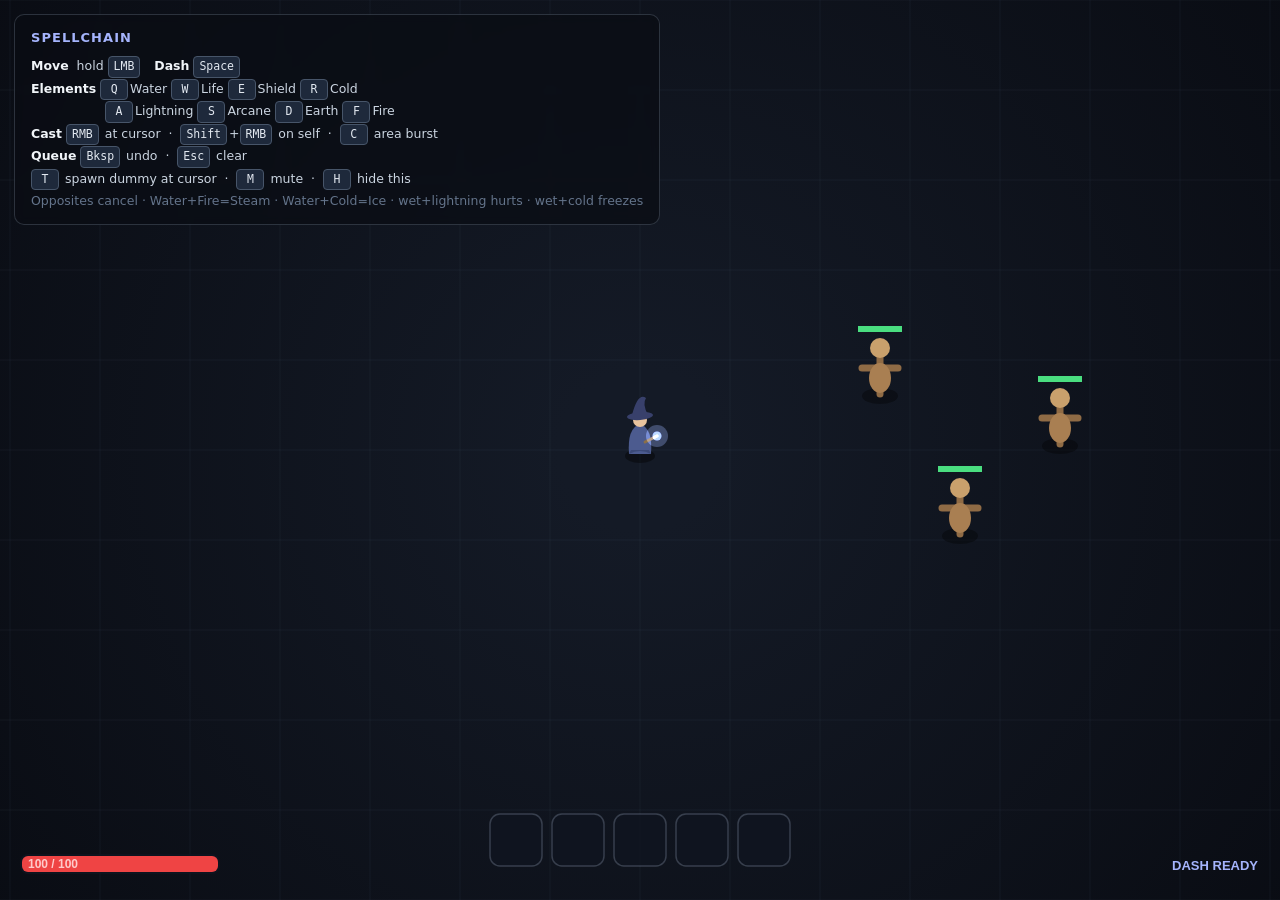
==== spellchain/index.html @ 6429b046 "Add spellchain: Magicka-style arena game with keyboard spell chaining Spell system: - QWERASDF eleme" ====
<!DOCTYPE html>
<html lang="en">
<head>
<meta charset="utf-8">
<title>Spellchain — arcane sandbox</title>
<style>
  html,body{margin:0;padding:0;height:100%;overflow:hidden;background:#0b0e14;font-family:"Segoe UI",system-ui,sans-serif;user-select:none}
  canvas{display:block;cursor:crosshair}
  #help{position:fixed;left:14px;top:14px;color:#cbd5e1;font-size:12.5px;line-height:1.7;background:rgba(10,13,20,.72);border:1px solid rgba(148,163,184,.25);border-radius:10px;padding:12px 16px;pointer-events:none;backdrop-filter:blur(4px)}
  #help b{color:#f1f5f9}
  #help .k{display:inline-block;min-width:16px;text-align:center;background:#1e293b;border:1px solid #475569;border-radius:4px;padding:0 5px;margin-right:2px;color:#e2e8f0;font-family:Consolas,monospace;font-size:11.5px}
  #help h3{margin:0 0 6px;font-size:13px;color:#a5b4fc;letter-spacing:.08em;text-transform:uppercase}
  #help .dim{color:#64748b}
</style>
</head>
<body>
<canvas id="cv"></canvas>
<div id="help">
  <h3>Spellchain</h3>
  <b>Move</b> &nbsp;hold <span class="k">LMB</span> &nbsp;&nbsp;<b>Dash</b> <span class="k">Space</span><br>
  <b>Elements</b>
  <span class="k">Q</span>Water <span class="k">W</span>Life <span class="k">E</span>Shield <span class="k">R</span>Cold<br>
  <span style="margin-left:74px"></span><span class="k">A</span>Lightning <span class="k">S</span>Arcane <span class="k">D</span>Earth <span class="k">F</span>Fire<br>
  <b>Cast</b> <span class="k">RMB</span> at cursor &nbsp;·&nbsp; <span class="k">Shift</span>+<span class="k">RMB</span> on self &nbsp;·&nbsp; <span class="k">C</span> area burst<br>
  <b>Queue</b> <span class="k">Bksp</span> undo &nbsp;·&nbsp; <span class="k">Esc</span> clear<br>
  <span class="k">T</span> spawn dummy at cursor &nbsp;·&nbsp; <span class="k">M</span> mute &nbsp;·&nbsp; <span class="k">H</span> hide this<br>
  <span class="dim">Opposites cancel · Water+Fire=Steam · Water+Cold=Ice · wet+lightning hurts · wet+cold freezes</span>
</div>
<script>
"use strict";
// ============================================================ setup
const cv = document.getElementById('cv'), cx = cv.getContext('2d');
let W = 0, H = 0, DPR = 1;
function resize(){
  DPR = Math.min(window.devicePixelRatio || 1, 2);
  W = window.innerWidth; H = window.innerHeight;
  cv.width = W * DPR; cv.height = H * DPR;
  cv.style.width = W + 'px'; cv.style.height = H + 'px';
}
window.addEventListener('resize', resize); resize();

const TAU = Math.PI * 2;
const rnd = (a, b) => a + Math.random() * (b - a);
const clamp = (v, a, b) => Math.max(a, Math.min(b, v));
const dist2 = (ax, ay, bx, by) => (ax - bx) ** 2 + (ay - by) ** 2;

// ============================================================ audio
let AC = null, muted = false;
function tone(freq, dur = .12, type = 'sine', gain = .16, slide = 0){
  if (muted) return;
  if (!AC) { try { AC = new (window.AudioContext || window.webkitAudioContext)(); } catch (e) { return; } }
  if (AC.state === 'suspended') AC.resume();
  const t = AC.currentTime;
  const o = AC.createOscillator(), g = AC.createGain();
  o.type = type; o.frequency.setValueAtTime(freq, t);
  if (slide) o.frequency.exponentialRampToValueAtTime(Math.max(30, freq + slide), t + dur);
  g.gain.setValueAtTime(gain, t);
  g.gain.exponentialRampToValueAtTime(.0001, t + dur);
  o.connect(g); g.connect(AC.destination);
  o.start(t); o.stop(t + dur + .02);
}
function noiseBurst(dur = .2, gain = .12){
  if (muted || !AC) return;
  const t = AC.currentTime, n = AC.sampleRate * dur, buf = AC.createBuffer(1, n, AC.sampleRate);
  const d = buf.getChannelData(0);
  for (let i = 0; i < n; i++) d[i] = (Math.random() * 2 - 1) * (1 - i / n);
  const src = AC.createBufferSource(); src.buffer = buf;
  const g = AC.createGain(); g.gain.value = gain;
  src.connect(g); g.connect(AC.destination); src.start(t);
}

// ============================================================ elements
const EL = {
  water:    { c:'#38bdf8', key:'Q', dmg:6,  tone:392 },
  life:     { c:'#4ade80', key:'W', dmg:0,  tone:440 },
  shield:   { c:'#eab308', key:'E', dmg:0,  tone:494 },
  cold:     { c:'#dbeafe', key:'R', dmg:7,  tone:523 },
  lightning:{ c:'#c084fc', key:'A', dmg:13, tone:587 },
  arcane:   { c:'#f43f5e', key:'S', dmg:15, tone:659 },
  earth:    { c:'#b45309', key:'D', dmg:34, tone:330 },
  fire:     { c:'#fb923c', key:'F', dmg:10, tone:784 },
  steam:    { c:'#e2e8f0',          dmg:8,  tone:830 },
  ice:      { c:'#a5f3fc',          dmg:20, tone:880 },
};
const KEY2EL = { KeyQ:'water', KeyW:'life', KeyE:'shield', KeyR:'cold', KeyA:'lightning', KeyS:'arcane', KeyD:'earth', KeyF:'fire' };
// [a, b] queued together become product p
const COMBINE = [
  ['water','fire','steam'], ['water','cold','ice'],
  ['steam','cold','water'], ['ice','fire','water'],
];
// opposites annihilate each other
const OPPOSE = [ ['fire','cold'], ['water','lightning'], ['earth','lightning'], ['life','arcane'], ['shield','shield'] ];
const MAX_Q = 5;

// ============================================================ world state
const player = {
  x:0, y:0, vx:0, vy:0, hp:100, maxhp:100, ward:0,
  facing:0, walk:0, moveTarget:null,
  dashT:0, dashCd:0, dashDx:0, dashDy:0,
  st:{ wet:0, burn:0, chill:0, frozen:0 },
};
let queue = [];
let channel = null;          // {kind, els, t, dur}
let dummies = [], boulders = [], shards = [], walls = [], particles = [], floaters = [], rings = [], bolts = [];
let cam = { x:0, y:0 }, shake = 0;
let announce = { txt:'', t:0 };

function spawnDummy(x, y){
  dummies.push({ x, y, hp:300, maxhp:300, kx:0, ky:0, flash:0, wobble:0,
    st:{ wet:0, burn:0, chill:0, frozen:0, shock:0 } });
}
spawnDummy(240, -60); spawnDummy(320, 80); spawnDummy(420, -10);

// ============================================================ input
const mouse = { sx:W/2, sy:H/2, wx:0, wy:0, left:false, right:false };
window.addEventListener('mousemove', e => { mouse.sx = e.clientX; mouse.sy = e.clientY; });
cv.addEventListener('contextmenu', e => e.preventDefault());
cv.addEventListener('mousedown', e => {
  e.preventDefault();
  if (!AC) tone(1, .01, 'sine', .001); // unlock audio
  if (e.button === 0) mouse.left = true;
  if (e.button === 2) { mouse.right = true; tryCast(e.shiftKey ? 'self' : 'aim'); }
});
window.addEventListener('mouseup', e => {
  if (e.button === 0) mouse.left = false;
  if (e.button === 2) mouse.right = false;
});
window.addEventListener('keydown', e => {
  if (e.repeat) return;
  const el = KEY2EL[e.code];
  if (el) { enqueue(el); return; }
  switch (e.code) {
    case 'Space':     e.preventDefault(); dash(); break;
    case 'KeyC':      tryCast('area'); break;
    case 'Backspace': if (queue.length){ queue.pop(); tone(240, .08, 'triangle', .1); } break;
    case 'Escape':    if (queue.length){ queue = []; tone(180, .12, 'triangle', .1); } break;
    case 'KeyT':      spawnDummy(mouse.wx, mouse.wy); tone(300, .1, 'square', .06); break;
    case 'KeyM':      muted = !muted; setAnnounce(muted ? 'Muted' : 'Sound on'); break;
    case 'KeyH': {
      const h = document.getElementById('help');
      h.style.display = h.style.display === 'none' ? 'block' : 'none'; break;
    }
  }
});

// ============================================================ queue logic
function enqueue(name){
  if (channel) return;
  // combine into a compound element
  for (const [a, b, p] of COMBINE){
    const partner = name === a ? b : name === b ? a : null;
    if (partner){
      const i = queue.lastIndexOf(partner);
      if (i >= 0){
        queue[i] = p;
        tone(EL[p].tone, .16, 'sine', .18, 120);
        puff(player.x, player.y - 26, EL[p].c, 8);
        return;
      }
    }
  }
  // opposites cancel
  for (const [a, b] of OPPOSE){
    const partner = name === a ? b : name === b ? a : null;
    if (partner !== null){
      const i = queue.lastIndexOf(partner);
      if (i >= 0){
        queue.splice(i, 1);
        tone(140, .14, 'sawtooth', .08, -60);
        puff(player.x, player.y - 26, '#64748b', 6);
        return;
      }
    }
  }
  if (queue.length >= MAX_Q){ tone(120, .08, 'square', .06); return; }
  queue.push(name);
  tone(EL[name].tone, .11, 'sine', .16);
}

// ============================================================ spell resolution
function counts(els){
  const c = {};
  for (const e of els) c[e] = (c[e] || 0) + 1;
  return c;
}
function resolveKind(els){
  const c = counts(els);
  if (c.shield) return 'wall';
  if (c.earth)  return 'boulder';
  if (c.ice)    return 'shards';
  if (c.arcane || c.life) return 'beam';
  const sprayEls = (c.water||0) + (c.fire||0) + (c.cold||0) + (c.steam||0);
  if (sprayEls) return 'spray';
  if (c.lightning) return 'arc';
  return null;
}
function spellName(els){
  const c = counts(els), kind = resolveKind(els);
  const adj = [];
  const A = { steam:'Scalding', fire:'Blazing', cold:'Freezing', water:'Drenching', lightning:'Charged', ice:'Glacial', life:'Vital', arcane:'Arcane', earth:'Stone', shield:'Warding' };
  const core = { wall:'Wall', boulder:'Boulder', shards:'Shard Volley', beam:c.life && !c.arcane ? 'Mending Beam' : 'Death Beam', spray:'Spray', arc:'Lightning' }[kind] || '—';
  for (const k of Object.keys(c)){
    if (kind === 'beam' && (k === 'arcane' || k === 'life')) continue;
    if (kind === 'boulder' && k === 'earth') continue;
    if (kind === 'wall' && k === 'shield') continue;
    if (kind === 'shards' && k === 'ice') continue;
    if (kind === 'spray' && ['water','fire','cold','steam'].includes(k) && Object.keys(c).length === 1) continue;
    if (kind === 'arc' && k === 'lightning') continue;
    adj.push(A[k]);
  }
  if (kind === 'spray' && adj.length === 0){
    const primary = ['steam','fire','cold','water'].find(k => c[k]);
    return { steam:'Steam Blast', fire:'Flamethrower', cold:'Frost Spray', water:'Water Jet' }[primary];
  }
  return (adj.length ? adj.join(' ') + ' ' : '') + core;
}
function power(els, name){
  // duplicates of an element multiply its punch
  let n = 0;
  for (const e of els) if (e === name) n++;
  return n === 0 ? 0 : Math.pow(1.7, n - 1);
}

// ============================================================ casting
function tryCast(mode){
  if (channel || queue.length === 0) return;
  const els = queue.slice();
  if (mode === 'self')      { queue = []; castSelf(els); return; }
  if (mode === 'area')      { queue = []; castArea(els); return; }
  const kind = resolveKind(els);
  if (!kind) return;
  queue = [];
  setAnnounce(spellName(els));
  if (kind === 'wall')    { castWall(els); return; }
  if (kind === 'boulder') { castBoulder(els); return; }
  if (kind === 'shards')  { castShards(els); return; }
  // channelled spells: beam / spray / arc — held while RMB is down
  const dur = 1.1 + .55 * els.length;
  channel = { kind, els, t:dur, dur, tick:0 };
  if (kind === 'beam') tone(counts(els).life ? 520 : 90, .3, 'sawtooth', .1, 40);
}

function aimAngle(){ return Math.atan2(mouse.wy - player.y, mouse.wx - player.x); }

function castWall(els){
  const c = counts(els), a = aimAngle();
  const rock = !!c.earth;
  const nodes = [];
  for (let i = -2; i <= 2; i++){
    const ang = a + i * .3;
    nodes.push({ x:player.x + Math.cos(ang) * 85, y:player.y + Math.sin(ang) * 85, hp:rock ? 120 : 60 });
  }
  const imbue = els.filter(e => e !== 'shield' && e !== 'earth');
  walls.push({ nodes, rock, imbue, t:9 });
  tone(200, .25, 'triangle', .14, -80); noiseBurst(.15, .08);
  shake = Math.max(shake, 5);
}
function castBoulder(els){
  const a = aimAngle();
  const range = clamp(Math.hypot(mouse.wx - player.x, mouse.wy - player.y), 90, 460);
  boulders.push({
    x:player.x + Math.cos(a) * 24, y:player.y + Math.sin(a) * 24,
    tx:player.x + Math.cos(a) * range, ty:player.y + Math.sin(a) * range,
    x0:player.x, y0:player.y, t:0, dur:.55 + range / 1200, els,
  });
  tone(90, .3, 'sawtooth', .16, -40); shake = Math.max(shake, 4);
}
function castShards(els){
  const a = aimAngle(), c = counts(els);
  const n = 3 + 2 * ((c.ice || 1) - 1) + (els.length - (c.ice || 0));
  for (let i = 0; i < n; i++){
    const sa = a + rnd(-.16, .16), sp = rnd(620, 760);
    shards.push({ x:player.x + Math.cos(a) * 22, y:player.y + Math.sin(a) * 22,
      vx:Math.cos(sa) * sp, vy:Math.sin(sa) * sp, life:.8, els });
  }
  tone(1200, .12, 'square', .08, -500); noiseBurst(.08, .06);
}
function castArea(els){
  setAnnounce(spellName(els) === '—' ? 'Nova' : spellName(els).replace(/Wall|Boulder|Shard Volley|Death Beam|Mending Beam|Spray|Lightning/, 'Nova'));
  const c = counts(els);
  const R = 150 + 26 * els.length;
  rings.push({ x:player.x, y:player.y, r:20, maxr:R, t:.4, c:EL[els[els.length-1]].c });
  for (const d of dummies){
    const dd = Math.hypot(d.x - player.x, d.y - player.y);
    if (dd < R + 18){
      const kb = 260 * (1 - dd / (R + 60));
      const a = Math.atan2(d.y - player.y, d.x - player.x);
      applyElements(d, els, .9, Math.cos(a) * kb, Math.sin(a) * kb);
    }
  }
  if (c.life){ heal(player, 18 * power(els, 'life') * (c.life ? 1 : 0)); }
  tone(70, .4, 'sawtooth', .18, -30); noiseBurst(.25, .14);
  shake = Math.max(shake, 9);
  puff(player.x, player.y, '#fff', 20);
}
function castSelf(els){
  const c = counts(els);
  setAnnounce('Self: ' + els.map(e => e[0].toUpperCase() + e.slice(1)).join(' + '));
  if (c.life)  heal(player, 26 * c.life * power(els, 'life'));
  if (c.shield){ player.ward = 8; }
  if (c.water) { player.st.wet = 6; player.st.burn = 0; }
  if (c.steam) { player.st.wet = 5; hurtPlayer(6 * c.steam); }
  if (c.fire)  { if (player.st.wet > 0) player.st.wet = 0; else player.st.burn = 4; }
  if (c.cold)  { player.st.chill = 4; if (player.st.wet > 0){ player.st.frozen = 2; player.st.wet = 0; } }
  if (c.ice)   { player.st.chill = 4; hurtPlayer(8 * c.ice); }
  if (c.lightning){ hurtPlayer((player.st.wet ? 2 : 1) * 14 * c.lightning); player.st.wet = 0; }
  if (c.arcane) hurtPlayer(16 * c.arcane);
  if (c.earth){ // ground slam
    rings.push({ x:player.x, y:player.y, r:10, maxr:110, t:.35, c:EL.earth.c });
    for (const d of dummies){
      if (dist2(d.x, d.y, player.x, player.y) < 110 ** 2){
        const a = Math.atan2(d.y - player.y, d.x - player.x);
        applyElements(d, ['earth'], .7, Math.cos(a) * 300, Math.sin(a) * 300);
      }
    }
    shake = Math.max(shake, 7);
  }
  puff(player.x, player.y - 10, EL[els[0]].c, 14);
  tone(EL[els[0]].tone / 2, .2, 'sine', .14);
}

// ============================================================ damage & statuses
function setAnnounce(txt){ announce = { txt, t:2.2 }; }
function floatText(x, y, txt, c){ floaters.push({ x, y, txt, c, t:1 }); }
function heal(t, amt){
  if (amt <= 0) return;
  t.hp = Math.min(t.maxhp, t.hp + amt);
  floatText(t.x, t.y - 40, '+' + Math.round(amt), '#4ade80');
  puff(t.x, t.y - 10, '#4ade80', 6);
}
function hurtPlayer(dmg){
  if (player.ward > 0) dmg *= .25;
  player.hp = Math.max(0, player.hp - dmg);
  floatText(player.x, player.y - 40, '-' + Math.round(dmg), '#f87171');
  shake = Math.max(shake, 3);
}
// apply a set of elements to a dummy: damage + status interplay
function applyElements(d, els, mult = 1, kx = 0, ky = 0, quiet = false){
  const c = counts(els);
  let dmg = 0;
  for (const name of Object.keys(c)){
    if (name === 'life' || name === 'shield') continue;
    let base = EL[name].dmg * power(els, name);
    if (name === 'lightning' && d.st.wet > 0) base *= 2;
    if ((name === 'earth' || name === 'ice') && d.st.frozen > 0){ base *= 3; d.st.frozen = 0; floatText(d.x, d.y - 66, 'SHATTER', '#a5f3fc'); }
    dmg += base;
  }
  dmg *= mult;
  // statuses
  if (c.water || c.steam){ d.st.wet = 6; d.st.burn = 0; }
  if (c.fire){ if (d.st.wet > 0){ d.st.wet = 0; dmg *= .6; } else d.st.burn = 4; d.st.chill = 0; d.st.frozen = 0; }
  if (c.cold){ d.st.chill = 5; if (d.st.wet > 0){ d.st.frozen = 3; d.st.wet = 0; floatText(d.x, d.y - 66, 'FROZEN', '#dbeafe'); } }
  if (c.ice){ d.st.chill = 4; }
  if (c.lightning){ d.st.shock = .35; d.st.wet = 0; chainLightning(d, dmg * .55, quiet); }
  if (c.life){ heal(d, 20 * power(els, 'life') * mult); }
  if (dmg > 0) damage(d, dmg, kx, ky, quiet);
}
function damage(d, dmg, kx = 0, ky = 0, quiet = false){
  if (d.st.frozen > 0){ kx *= .1; ky *= .1; }
  d.hp -= dmg; d.flash = .15; d.wobble = .35;
  d.kx += kx; d.ky += ky;
  floatText(d.x + rnd(-8, 8), d.y - 48, Math.round(dmg), dmg >= 60 ? '#fde047' : '#f1f5f9');
  if (!quiet) tone(rnd(160, 210), .07, 'square', .05);
  if (d.hp <= 0){
    puff(d.x, d.y - 14, '#94a3b8', 26);
    noiseBurst(.2, .1);
    floatText(d.x, d.y - 60, 'DESTROYED', '#fb923c');
    dummies.splice(dummies.indexOf(d), 1);
  }
}
function chainLightning(from, dmg, quiet){
  for (const d of dummies){
    if (d === from) continue;
    if (dist2(d.x, d.y, from.x, from.y) < 170 ** 2){
      bolts.push({ x1:from.x, y1:from.y - 20, x2:d.x, y2:d.y - 20, t:.12 });
      damage(d, dmg * (d.st.wet ? 2 : 1), 0, 0, quiet);
    }
  }
}

// ============================================================ movement
function dash(){
  if (player.dashCd > 0 || player.st.frozen > 0) return;
  let dx = mouse.wx - player.x, dy = mouse.wy - player.y;
  const m = Math.hypot(dx, dy) || 1;
  player.dashDx = dx / m; player.dashDy = dy / m;
  player.dashT = .17; player.dashCd = 1.1;
  tone(700, .12, 'sine', .1, -350);
}

// ============================================================ particles
function puff(x, y, c, n){
  for (let i = 0; i < n; i++){
    const a = rnd(0, TAU), sp = rnd(30, 160);
    particles.push({ x, y, vx:Math.cos(a) * sp, vy:Math.sin(a) * sp - 40, life:rnd(.3, .7), max:.7, c, r:rnd(2, 4.5) });
  }
}
function sprayColorFor(els){
  const c = counts(els);
  const order = ['steam','fire','cold','water'];
  const present = order.filter(k => c[k]);
  return present[Math.floor(Math.random() * present.length)] || 'water';
}

// ============================================================ update
let last = performance.now();
function frame(now){
  const dt = Math.min(.033, (now - last) / 1000); last = now;
  update(dt);
  render();
  requestAnimationFrame(frame);
}
function update(dt){
  // world-space mouse
  mouse.wx = cam.x + (mouse.sx - W / 2);
  mouse.wy = cam.y + (mouse.sy - H / 2);

  // ---- player statuses
  for (const k of Object.keys(player.st)) player.st[k] = Math.max(0, player.st[k] - dt);
  player.ward = Math.max(0, player.ward - dt);
  if (player.st.burn > 0){ player.hp = Math.max(0, player.hp - 6 * dt); }
  player.hp = Math.min(player.maxhp, player.hp + 2 * dt); // slow regen

  // ---- player movement
  player.facing = aimAngle();
  player.dashCd = Math.max(0, player.dashCd - dt);
  const frozen = player.st.frozen > 0;
  if (player.dashT > 0){
    player.dashT -= dt;
    player.vx = player.dashDx * 950; player.vy = player.dashDy * 950;
    particles.push({ x:player.x, y:player.y - 8, vx:0, vy:0, life:.25, max:.25, c:'#a5b4fc', r:9, ghost:true });
  } else {
    let ax = 0, ay = 0;
    const speed = 265 * (player.st.chill > 0 ? .5 : 1) * (player.st.wet > 0 ? .85 : 1);
    if (mouse.left && !frozen){
      const dx = mouse.wx - player.x, dy = mouse.wy - player.y, m = Math.hypot(dx, dy);
      if (m > 8){ ax = dx / m * speed; ay = dy / m * speed; }
    }
    // snappy accel toward desired velocity
    player.vx += (ax - player.vx) * Math.min(1, 14 * dt);
    player.vy += (ay - player.vy) * Math.min(1, 14 * dt);
    if (frozen){ player.vx = 0; player.vy = 0; }
  }
  player.x += player.vx * dt; player.y += player.vy * dt;
  const moving = Math.hypot(player.vx, player.vy) > 30;
  player.walk += (moving ? Math.hypot(player.vx, player.vy) * .045 : 0) * dt * 60;

  // ---- camera
  cam.x += (player.x - cam.x) * Math.min(1, 5 * dt);
  cam.y += (player.y - cam.y) * Math.min(1, 5 * dt);
  shake = Math.max(0, shake - 30 * dt);

  // ---- channelled spells
  if (channel){
    channel.t -= dt;
    if (!mouse.right || channel.t <= 0){ channel = null; }
    else runChannel(channel, dt);
  }

  // ---- dummies
  for (const d of dummies){
    for (const k of Object.keys(d.st)) d.st[k] = Math.max(0, d.st[k] - dt);
    d.flash = Math.max(0, d.flash - dt); d.wobble = Math.max(0, d.wobble - dt);
    if (d.st.burn > 0){
      d.hp -= 9 * dt;
      if (Math.random() < 12 * dt) particles.push({ x:d.x + rnd(-8, 8), y:d.y - rnd(5, 30), vx:rnd(-15, 15), vy:-rnd(40, 90), life:.5, max:.5, c:'#fb923c', r:rnd(2, 4) });
      if (d.hp <= 0){ damage(d, 0); }
    }
    d.x += d.kx * dt; d.y += d.ky * dt;
    d.kx *= Math.pow(.001, dt); d.ky *= Math.pow(.001, dt);
  }

  // ---- boulders (parabolic lob)
  for (let i = boulders.length - 1; i >= 0; i--){
    const b = boulders[i];
    b.t += dt / b.dur;
    b.x = b.x0 + (b.tx - b.x0) * b.t;
    b.y = b.y0 + (b.ty - b.y0) * b.t;
    if (Math.random() < .5) particles.push({ x:b.x, y:b.y - Math.sin(Math.PI * clamp(b.t,0,1)) * 90, vx:rnd(-20,20), vy:rnd(-20,20), life:.3, max:.3, c:'#78716c', r:3 });
    if (b.t >= 1){
      boulders.splice(i, 1);
      const c = counts(b.els);
      const R = c.fire ? 120 : 70;
      rings.push({ x:b.tx, y:b.ty, r:8, maxr:R, t:.3, c:c.fire ? EL.fire.c : EL.earth.c });
      puff(b.tx, b.ty, c.fire ? '#fb923c' : '#a8a29e', c.fire ? 24 : 14);
      noiseBurst(.25, .16); shake = Math.max(shake, c.fire ? 10 : 6);
      for (const d of dummies.slice()){
        const dd = Math.hypot(d.x - b.tx, d.y - b.ty);
        if (dd < R + 16){
          const a = Math.atan2(d.y - b.ty, d.x - b.tx);
          applyElements(d, b.els, 1, Math.cos(a) * 380, Math.sin(a) * 380);
        }
      }
    }
  }

  // ---- ice shards
  for (let i = shards.length - 1; i >= 0; i--){
    const s = shards[i];
    s.x += s.vx * dt; s.y += s.vy * dt; s.life -= dt;
    let dead = s.life <= 0;
    if (!dead && wallBlock(s.x, s.y, 6)) { dead = true; puff(s.x, s.y, '#a5f3fc', 4); }
    if (!dead) for (const d of dummies.slice()){
      if (dist2(d.x, d.y, s.x, s.y) < 22 ** 2){
        applyElements(d, s.els, .5, s.vx * .25, s.vy * .25, true);
        puff(s.x, s.y, '#a5f3fc', 5);
        dead = true; break;
      }
    }
    if (dead) shards.splice(i, 1);
  }

  // ---- walls
  for (let i = walls.length - 1; i >= 0; i--){
    const w = walls[i];
    w.t -= dt;
    w.nodes = w.nodes.filter(n => n.hp > 0);
    if (w.t <= 0 || w.nodes.length === 0){
      for (const n of w.nodes) puff(n.x, n.y, w.rock ? '#a8a29e' : EL.shield.c, 5);
      walls.splice(i, 1); continue;
    }
    if (w.imbue.length){ // imbued barriers zap dummies that touch them
      for (const n of w.nodes) for (const d of dummies.slice()){
        if (dist2(d.x, d.y, n.x, n.y) < 34 ** 2 && Math.random() < 8 * dt){
          applyElements(d, w.imbue, .5, (d.x - n.x) * 6, (d.y - n.y) * 6, true);
        }
      }
    }
  }

  // ---- fx
  for (let i = particles.length - 1; i >= 0; i--){
    const p = particles[i];
    p.life -= dt;
    if (p.life <= 0){ particles.splice(i, 1); continue; }
    p.x += p.vx * dt; p.y += p.vy * dt;
    p.vx *= Math.pow(.05, dt); p.vy *= Math.pow(.05, dt);
    // spray particles carry damage
    if (p.spray){
      if (wallBlock(p.x, p.y, 6)){ particles.splice(i, 1); continue; }
      for (const d of dummies.slice()){
        if (dist2(d.x, d.y, p.x, p.y) < 24 ** 2){
          applyElements(d, [p.spray], .22, p.vx * .12, p.vy * .12, true);
          particles.splice(i, 1); break;
        }
      }
    }
  }
  for (let i = floaters.length - 1; i >= 0; i--){
    const f = floaters[i]; f.t -= dt; f.y -= 40 * dt;
    if (f.t <= 0) floaters.splice(i, 1);
  }
  for (let i = rings.length - 1; i >= 0; i--){
    const r = rings[i]; r.t -= dt; r.r += (r.maxr - r.r) * Math.min(1, 14 * dt);
    if (r.t <= 0) rings.splice(i, 1);
  }
  for (let i = bolts.length - 1; i >= 0; i--){
    bolts[i].t -= dt; if (bolts[i].t <= 0) bolts.splice(i, 1);
  }
  announce.t = Math.max(0, announce.t - dt);
  if (particles.length > 900) particles.splice(0, particles.length - 900);
}

function wallBlock(x, y, r){
  for (const w of walls) for (const n of w.nodes){
    if (dist2(x, y, n.x, n.y) < (16 + r) ** 2){ n.hp -= 12; return true; }
  }
  return false;
}

// ---- channel emission (beam / spray / arc)
function runChannel(ch, dt){
  const a = aimAngle(), c = counts(ch.els);
  const ox = player.x + Math.cos(a) * 26, oy = player.y - 14 + Math.sin(a) * 26;
  if (ch.kind === 'spray'){
    const n = Math.ceil(140 * dt);
    for (let i = 0; i < n; i++){
      const el = sprayColorFor(ch.els);
      const sa = a + rnd(-.22, .22), sp = rnd(300, 460);
      particles.push({ x:ox, y:oy, vx:Math.cos(sa) * sp, vy:Math.sin(sa) * sp, life:rnd(.35, .55), max:.55, c:EL[el].c, r:rnd(3, 6), spray:el, add:true });
    }
    if (c.lightning){ ch.tick -= dt; if (ch.tick <= 0){ ch.tick = .14; arcZap(a, ch.els, .35); } }
    if (Math.random() < .3) tone(rnd(90, 140), .05, 'sawtooth', .02);
  } else if (ch.kind === 'arc'){
    ch.tick -= dt;
    if (ch.tick <= 0){ ch.tick = .09; arcZap(a, ch.els, .45); }
  } else if (ch.kind === 'beam'){
    const isLife = c.life && !c.arcane;
    // ray to first dummy / wall
    let end = 500, hit = null;
    for (const d of dummies){
      const t = rayCircle(ox, oy, a, d.x, d.y - 14, 22);
      if (t !== null && t < end){ end = t; hit = d; }
    }
    for (const w of walls) for (const n of w.nodes){
      const t = rayCircle(ox, oy, a, n.x, n.y, 16);
      if (t !== null && t < end){ end = t; hit = null; n.hp -= 40 * dt; }
    }
    ch.beam = { ox, oy, a, len:end, life:isLife };
    if (hit){
      const dps = isLife ? 0 : 85 * power(ch.els, 'arcane');
      const extra = ch.els.filter(e => e !== 'arcane' && e !== 'life');
      if (isLife) heal(hit, 60 * dt * power(ch.els, 'life'));
      else {
        hit.hp -= 0; // damage applied via applyElements ticks below
        ch.tick -= dt;
        if (ch.tick <= 0){ ch.tick = .12; applyElements(hit, ch.els, .16, Math.cos(a) * 40, Math.sin(a) * 40, true); }
        damage(hit, dps * dt, 0, 0, true);
      }
      if (extra.length && Math.random() < 6 * dt) applyElements(hit, extra, .1, 0, 0, true);
      puff(ox + Math.cos(a) * end, oy + Math.sin(a) * end, isLife ? '#4ade80' : '#f43f5e', 2);
    }
    if (Math.random() < .25) tone(isLife ? rnd(500, 560) : rnd(70, 90), .06, 'sawtooth', .03);
  }
}
function arcZap(a, els, mult){
  // find dummies in a cone ahead
  let hitAny = false;
  for (const d of dummies.slice()){
    const dx = d.x - player.x, dy = d.y - player.y, dd = Math.hypot(dx, dy);
    if (dd < 320){
      let da = Math.atan2(dy, dx) - a;
      while (da > Math.PI) da -= TAU; while (da < -Math.PI) da += TAU;
      if (Math.abs(da) < .7){
        bolts.push({ x1:player.x + Math.cos(a) * 24, y1:player.y - 14 + Math.sin(a) * 24, x2:d.x, y2:d.y - 16, t:.1 });
        applyElements(d, els.filter(e => e === 'lightning'), mult, dx / dd * 120, dy / dd * 120, true);
        hitAny = true;
      }
    }
  }
  if (!hitAny){
    const ex = player.x + Math.cos(a + rnd(-.2, .2)) * rnd(140, 280);
    const ey = player.y + Math.sin(a + rnd(-.2, .2)) * rnd(140, 280);
    bolts.push({ x1:player.x + Math.cos(a) * 24, y1:player.y - 14 + Math.sin(a) * 24, x2:ex, y2:ey, t:.08 });
  }
  tone(rnd(1800, 2400), .05, 'square', .04, -900);
}
function rayCircle(ox, oy, a, cxx, cyy, r){
  const dx = Math.cos(a), dy = Math.sin(a);
  const fx = ox - cxx, fy = oy - cyy;
  const b = 2 * (fx * dx + fy * dy), cc = fx * fx + fy * fy - r * r;
  const disc = b * b - 4 * cc;
  if (disc < 0) return null;
  const t = (-b - Math.sqrt(disc)) / 2;
  return t > 0 ? t : null;
}

// ============================================================ render
function render(){
  cx.setTransform(DPR, 0, 0, DPR, 0, 0);
  // background
  const g = cx.createRadialGradient(W/2, H/2, 80, W/2, H/2, Math.max(W, H) * .75);
  g.addColorStop(0, '#141a26'); g.addColorStop(1, '#07090f');
  cx.fillStyle = g; cx.fillRect(0, 0, W, H);

  const sx = rnd(-shake, shake), sy = rnd(-shake, shake);
  cx.save();
  cx.translate(W / 2 - cam.x + sx, H / 2 - cam.y + sy);

  // grid floor
  const gs = 90;
  cx.strokeStyle = 'rgba(120,140,180,.07)'; cx.lineWidth = 1;
  const x0 = Math.floor((cam.x - W / 2) / gs) * gs, x1 = cam.x + W / 2;
  const y0 = Math.floor((cam.y - H / 2) / gs) * gs, y1 = cam.y + H / 2;
  cx.beginPath();
  for (let x = x0; x < x1 + gs; x += gs){ cx.moveTo(x, y0 - gs); cx.lineTo(x, y1 + gs); }
  for (let y = y0; y < y1 + gs; y += gs){ cx.moveTo(x0 - gs, y); cx.lineTo(x1 + gs, y); }
  cx.stroke();

  // cast preview
  if (queue.length && !channel){
    const kind = resolveKind(queue);
    cx.save();
    cx.globalAlpha = .35;
    cx.setLineDash([4, 8]);
    cx.strokeStyle = EL[queue[queue.length - 1]].c; cx.lineWidth = 1.5;
    cx.beginPath(); cx.moveTo(player.x, player.y - 10); cx.lineTo(mouse.wx, mouse.wy); cx.stroke();
    cx.setLineDash([]);
    if (kind === 'boulder'){
      const c = counts(queue), R = c.fire ? 120 : 70;
      cx.beginPath(); cx.arc(mouse.wx, mouse.wy, R, 0, TAU); cx.stroke();
    }
    cx.restore();
  }

  // rings
  for (const r of rings){
    cx.globalAlpha = clamp(r.t * 3, 0, .8);
    cx.strokeStyle = r.c; cx.lineWidth = 4;
    cx.beginPath(); cx.arc(r.x, r.y, r.r, 0, TAU); cx.stroke();
  }
  cx.globalAlpha = 1;

  // walls
  for (const w of walls) for (const n of w.nodes){
    const fade = clamp(w.t, 0, 1);
    cx.globalAlpha = .35 * fade;
    cx.beginPath(); cx.ellipse(n.x, n.y + 8, 16, 7, 0, 0, TAU); cx.fillStyle = '#000'; cx.fill();
    cx.globalAlpha = fade;
    if (w.rock){
      cx.fillStyle = '#78716c';
      cx.beginPath(); cx.moveTo(n.x - 14, n.y + 8); cx.lineTo(n.x - 8, n.y - 20); cx.lineTo(n.x + 3, n.y - 26); cx.lineTo(n.x + 14, n.y + 8); cx.closePath(); cx.fill();
      cx.fillStyle = '#57534e';
      cx.beginPath(); cx.moveTo(n.x + 3, n.y - 26); cx.lineTo(n.x + 14, n.y + 8); cx.lineTo(n.x + 5, n.y + 8); cx.closePath(); cx.fill();
    } else {
      cx.fillStyle = 'rgba(234,179,8,.25)'; cx.strokeStyle = EL.shield.c; cx.lineWidth = 2;
      cx.beginPath(); cx.arc(n.x, n.y - 6, 15, 0, TAU); cx.fill(); cx.stroke();
    }
    if (w.imbue.length){
      cx.fillStyle = EL[w.imbue[0]].c;
      cx.beginPath(); cx.arc(n.x, n.y - 8, 4, 0, TAU); cx.fill();
    }
  }
  cx.globalAlpha = 1;

  // dummies
  for (const d of dummies) drawDummy(d);

  // boulders
  for (const b of boulders){
    const t = clamp(b.t, 0, 1), h = Math.sin(Math.PI * t) * 90;
    cx.globalAlpha = .3;
    cx.beginPath(); cx.ellipse(b.x, b.y, 14 * (1 - h / 200), 6 * (1 - h / 200), 0, 0, TAU); cx.fillStyle = '#000'; cx.fill();
    cx.globalAlpha = 1;
    cx.fillStyle = '#8a7563';
    cx.beginPath(); cx.arc(b.x, b.y - h, 13, 0, TAU); cx.fill();
    cx.fillStyle = '#6b5a4b';
    cx.beginPath(); cx.arc(b.x + 4, b.y - h + 3, 7, 0, TAU); cx.fill();
  }

  // shards
  cx.fillStyle = EL.ice.c;
  for (const s of shards){
    const a = Math.atan2(s.vy, s.vx);
    cx.save(); cx.translate(s.x, s.y); cx.rotate(a);
    cx.beginPath(); cx.moveTo(9, 0); cx.lineTo(-6, -3); cx.lineTo(-6, 3); cx.closePath(); cx.fill();
    cx.restore();
  }

  // beam
  if (channel && channel.beam){
    const b = channel.beam;
    const ex = b.ox + Math.cos(b.a) * b.len, ey = b.oy + Math.sin(b.a) * b.len;
    const col = b.life ? '#4ade80' : '#f43f5e';
    cx.save();
    cx.globalCompositeOperation = 'lighter';
    cx.strokeStyle = col; cx.globalAlpha = .35; cx.lineWidth = 14 + Math.sin(performance.now() / 40) * 3;
    cx.beginPath(); cx.moveTo(b.ox, b.oy); cx.lineTo(ex, ey); cx.stroke();
    cx.globalAlpha = 1; cx.lineWidth = 4; cx.strokeStyle = '#fff';
    cx.beginPath(); cx.moveTo(b.ox, b.oy); cx.lineTo(ex, ey); cx.stroke();
    cx.fillStyle = col;
    cx.beginPath(); cx.arc(ex, ey, 8 + Math.random() * 3, 0, TAU); cx.fill();
    cx.restore();
  }

  // lightning bolts
  cx.save();
  cx.globalCompositeOperation = 'lighter';
  for (const b of bolts){
    cx.strokeStyle = EL.lightning.c; cx.lineWidth = 2.5; cx.globalAlpha = clamp(b.t * 10, 0, 1);
    cx.beginPath(); cx.moveTo(b.x1, b.y1);
    const seg = 6;
    for (let i = 1; i <= seg; i++){
      const t = i / seg;
      const px = b.x1 + (b.x2 - b.x1) * t + (i < seg ? rnd(-14, 14) : 0);
      const py = b.y1 + (b.y2 - b.y1) * t + (i < seg ? rnd(-14, 14) : 0);
      cx.lineTo(px, py);
    }
    cx.stroke();
    cx.strokeStyle = '#fff'; cx.lineWidth = 1; cx.stroke();
  }
  cx.restore();

  // particles
  cx.save();
  for (const p of particles){
    const a = clamp(p.life / p.max, 0, 1);
    cx.globalCompositeOperation = p.add || p.spray ? 'lighter' : 'source-over';
    cx.globalAlpha = p.ghost ? a * .35 : a;
    cx.fillStyle = p.c;
    cx.beginPath(); cx.arc(p.x, p.y, p.r * (p.ghost ? 1.6 : a), 0, TAU); cx.fill();
  }
  cx.restore();

  drawPlayer();

  // floaters
  cx.textAlign = 'center'; cx.font = 'bold 15px "Segoe UI",sans-serif';
  for (const f of floaters){
    cx.globalAlpha = clamp(f.t * 2, 0, 1);
    cx.fillStyle = '#000'; cx.fillText(f.txt, f.x + 1, f.y + 1);
    cx.fillStyle = f.c; cx.fillText(f.txt, f.x, f.y);
  }
  cx.globalAlpha = 1;

  cx.restore(); // world space
  drawHUD();
}

function drawDummy(d){
  const wob = Math.sin(performance.now() / 30) * d.wobble * 6;
  cx.save();
  cx.translate(d.x, d.y);
  cx.rotate(wob * .04);
  // shadow
  cx.globalAlpha = .35;
  cx.beginPath(); cx.ellipse(0, 6, 18, 8, 0, 0, TAU); cx.fillStyle = '#000'; cx.fill();
  cx.globalAlpha = 1;
  // post + crossbar + head (training dummy)
  const flash = d.flash > 0;
  cx.strokeStyle = flash ? '#fff' : '#8f6b45'; cx.lineWidth = 7; cx.lineCap = 'round';
  cx.beginPath(); cx.moveTo(0, 4); cx.lineTo(0, -34); cx.stroke();
  cx.beginPath(); cx.moveTo(-18, -22); cx.lineTo(18, -22); cx.stroke();
  cx.fillStyle = flash ? '#fff' : '#c9a06c';
  cx.beginPath(); cx.arc(0, -42, 10, 0, TAU); cx.fill();
  // straw body
  cx.fillStyle = flash ? '#fff' : '#a97f52';
  cx.beginPath(); cx.ellipse(0, -12, 11, 15, 0, 0, TAU); cx.fill();
  // status tint
  if (d.st.frozen > 0){
    cx.globalAlpha = .55; cx.fillStyle = '#93c5fd';
    cx.beginPath(); cx.ellipse(0, -20, 18, 30, 0, 0, TAU); cx.fill(); cx.globalAlpha = 1;
  } else if (d.st.wet > 0){
    cx.globalAlpha = .3; cx.fillStyle = '#38bdf8';
    cx.beginPath(); cx.ellipse(0, -16, 14, 24, 0, 0, TAU); cx.fill(); cx.globalAlpha = 1;
  }
  cx.restore();
  // hp bar
  const w = 44, pct = clamp(d.hp / d.maxhp, 0, 1);
  cx.fillStyle = 'rgba(0,0,0,.55)'; cx.fillRect(d.x - w/2, d.y - 64, w, 6);
  cx.fillStyle = pct > .5 ? '#4ade80' : pct > .25 ? '#fbbf24' : '#f87171';
  cx.fillRect(d.x - w/2, d.y - 64, w * pct, 6);
  // status pips
  let px = d.x - w/2, py = d.y - 72;
  const pips = [['wet','#38bdf8'],['burn','#fb923c'],['chill','#dbeafe'],['frozen','#93c5fd'],['shock','#c084fc']];
  for (const [k, c] of pips){
    if (d.st[k] > 0){ cx.fillStyle = c; cx.beginPath(); cx.arc(px + 3, py, 3.2, 0, TAU); cx.fill(); px += 9; }
  }
}

function drawPlayer(){
  const p = player;
  const bob = Math.sin(p.walk) * 2.4;
  const lean = clamp(p.vx * .0004, -.12, .12);
  cx.save();
  cx.translate(p.x, p.y);
  // shadow
  cx.globalAlpha = .4;
  cx.beginPath(); cx.ellipse(0, 6, 15, 7, 0, 0, TAU); cx.fillStyle = '#000'; cx.fill();
  cx.globalAlpha = 1;
  // ward bubble
  if (p.ward > 0){
    cx.globalAlpha = .25 + Math.sin(performance.now() / 150) * .08;
    cx.fillStyle = EL.shield.c;
    cx.beginPath(); cx.arc(0, -14, 34, 0, TAU); cx.fill();
    cx.globalAlpha = 1;
  }
  cx.rotate(lean);
  cx.translate(0, bob);
  // robe
  cx.fillStyle = p.st.frozen > 0 ? '#93c5fd' : '#4c5b8f';
  cx.beginPath();
  cx.moveTo(-11, 4); cx.quadraticCurveTo(-13, -22, 0, -26);
  cx.quadraticCurveTo(13, -22, 11, 4); cx.closePath(); cx.fill();
  cx.fillStyle = '#3b4977';
  cx.beginPath(); cx.moveTo(-11, 4); cx.quadraticCurveTo(0, -2, 11, 4); cx.lineTo(9, 0); cx.lineTo(-9, 0); cx.closePath(); cx.fill();
  // head
  cx.fillStyle = '#e8c39e';
  cx.beginPath(); cx.arc(0, -30, 7, 0, TAU); cx.fill();
  // hat
  cx.fillStyle = '#38406b';
  cx.beginPath(); cx.ellipse(0, -34, 13, 4, -.08, 0, TAU); cx.fill();
  cx.beginPath(); cx.moveTo(-8, -35); cx.quadraticCurveTo(-2, -58, 6, -52); cx.quadraticCurveTo(2, -46, 8, -35); cx.closePath(); cx.fill();
  // staff pointing at cursor
  const a = p.facing;
  const hx = Math.cos(a) * 17, hy = -14 + Math.sin(a) * 17;
  cx.strokeStyle = '#8b6f47'; cx.lineWidth = 3; cx.lineCap = 'round';
  cx.beginPath(); cx.moveTo(hx * .3, -8); cx.lineTo(hx, hy); cx.stroke();
  // staff orb glows with next element
  const orbC = queue.length ? EL[queue[queue.length - 1]].c : (channel ? '#fff' : '#7d8ec9');
  cx.save();
  cx.globalCompositeOperation = 'lighter';
  cx.fillStyle = orbC;
  cx.beginPath(); cx.arc(hx, hy, queue.length ? 6.5 : 4.5, 0, TAU); cx.fill();
  cx.globalAlpha = .35;
  cx.beginPath(); cx.arc(hx, hy, 11, 0, TAU); cx.fill();
  cx.restore();
  // burning / wet fx
  if (p.st.burn > 0 && Math.random() < .5)
    particles.push({ x:p.x + rnd(-8, 8), y:p.y - rnd(10, 34), vx:rnd(-12, 12), vy:-rnd(50, 90), life:.4, max:.4, c:'#fb923c', r:rnd(2, 4), add:true });
  if (p.st.wet > 0 && Math.random() < .1)
    particles.push({ x:p.x + rnd(-8, 8), y:p.y - rnd(0, 20), vx:0, vy:60, life:.4, max:.4, c:'#38bdf8', r:2 });
  cx.restore();
}

function drawHUD(){
  // --- element queue (bottom center)
  const n = MAX_Q, s = 52, gap = 10;
  const total = n * s + (n - 1) * gap;
  const bx = W / 2 - total / 2, by = H - 86;
  for (let i = 0; i < n; i++){
    const x = bx + i * (s + gap);
    cx.fillStyle = 'rgba(15,20,32,.8)';
    cx.strokeStyle = 'rgba(148,163,184,.3)'; cx.lineWidth = 1.5;
    roundRect(x, by, s, s, 10); cx.fill(); cx.stroke();
    const el = queue[i];
    if (el){
      const c = EL[el].c;
      cx.save();
      cx.shadowColor = c; cx.shadowBlur = 14;
      cx.fillStyle = c;
      cx.beginPath(); cx.arc(x + s/2, by + s/2, 15, 0, TAU); cx.fill();
      cx.restore();
      cx.fillStyle = 'rgba(255,255,255,.85)';
      cx.beginPath(); cx.arc(x + s/2 - 4, by + s/2 - 5, 4, 0, TAU); cx.fill();
      cx.fillStyle = '#e2e8f0'; cx.font = 'bold 11px "Segoe UI",sans-serif'; cx.textAlign = 'center';
      cx.fillText(el.toUpperCase(), x + s/2, by + s - 5);
    }
  }
  // spell preview name above queue
  cx.textAlign = 'center';
  if (queue.length){
    cx.font = '600 16px "Segoe UI",sans-serif';
    cx.fillStyle = '#cbd5e1';
    cx.fillText(spellName(queue), W / 2, by - 14);
  }
  // channel bar
  if (channel){
    cx.fillStyle = 'rgba(15,20,32,.8)'; roundRect(W/2 - 90, by - 26, 180, 10, 5); cx.fill();
    cx.fillStyle = '#a5b4fc'; roundRect(W/2 - 88, by - 24, 176 * (channel.t / channel.dur), 6, 3); cx.fill();
  }
  // announce
  if (announce.t > 0){
    cx.globalAlpha = clamp(announce.t, 0, 1);
    cx.font = 'bold 26px "Segoe UI",sans-serif';
    cx.fillStyle = '#f1f5f9';
    cx.shadowColor = '#6366f1'; cx.shadowBlur = 18;
    cx.fillText(announce.txt, W / 2, H * .22);
    cx.shadowBlur = 0; cx.globalAlpha = 1;
  }
  // hp bar (bottom left)
  const hw = 200;
  cx.fillStyle = 'rgba(15,20,32,.8)'; roundRect(20, H - 46, hw, 20, 8); cx.fill();
  cx.fillStyle = player.hp > 30 ? '#ef4444' : '#7f1d1d';
  roundRect(22, H - 44, (hw - 4) * (player.hp / player.maxhp), 16, 6); cx.fill();
  cx.fillStyle = '#fecaca'; cx.font = 'bold 12px "Segoe UI",sans-serif'; cx.textAlign = 'left';
  cx.fillText(Math.ceil(player.hp) + ' / ' + player.maxhp, 28, H - 32);
  // player status pips
  let px = 20;
  const pips = [['wet','#38bdf8','WET'],['burn','#fb923c','BURNING'],['chill','#dbeafe','CHILLED'],['frozen','#93c5fd','FROZEN']];
  for (const [k, c, label] of pips){
    if (player.st[k] > 0){
      cx.fillStyle = c; cx.font = 'bold 11px "Segoe UI",sans-serif';
      cx.fillText(label, px, H - 54); px += cx.measureText(label).width + 12;
    }
  }
  if (player.ward > 0){ cx.fillStyle = EL.shield.c; cx.fillText('WARDED', px, H - 54); }
  // dash cooldown (bottom right)
  cx.textAlign = 'right'; cx.font = '600 13px "Segoe UI",sans-serif';
  cx.fillStyle = player.dashCd > 0 ? '#64748b' : '#a5b4fc';
  cx.fillText(player.dashCd > 0 ? 'DASH ' + player.dashCd.toFixed(1) : 'DASH READY', W - 22, H - 30);
}
function roundRect(x, y, w, h, r){
  cx.beginPath();
  cx.moveTo(x + r, y);
  cx.arcTo(x + w, y, x + w, y + h, r);
  cx.arcTo(x + w, y + h, x, y + h, r);
  cx.arcTo(x, y + h, x, y, r);
  cx.arcTo(x, y, x + w, y, r);
  cx.closePath();
}

requestAnimationFrame(frame);
</script>
</body>
</html>
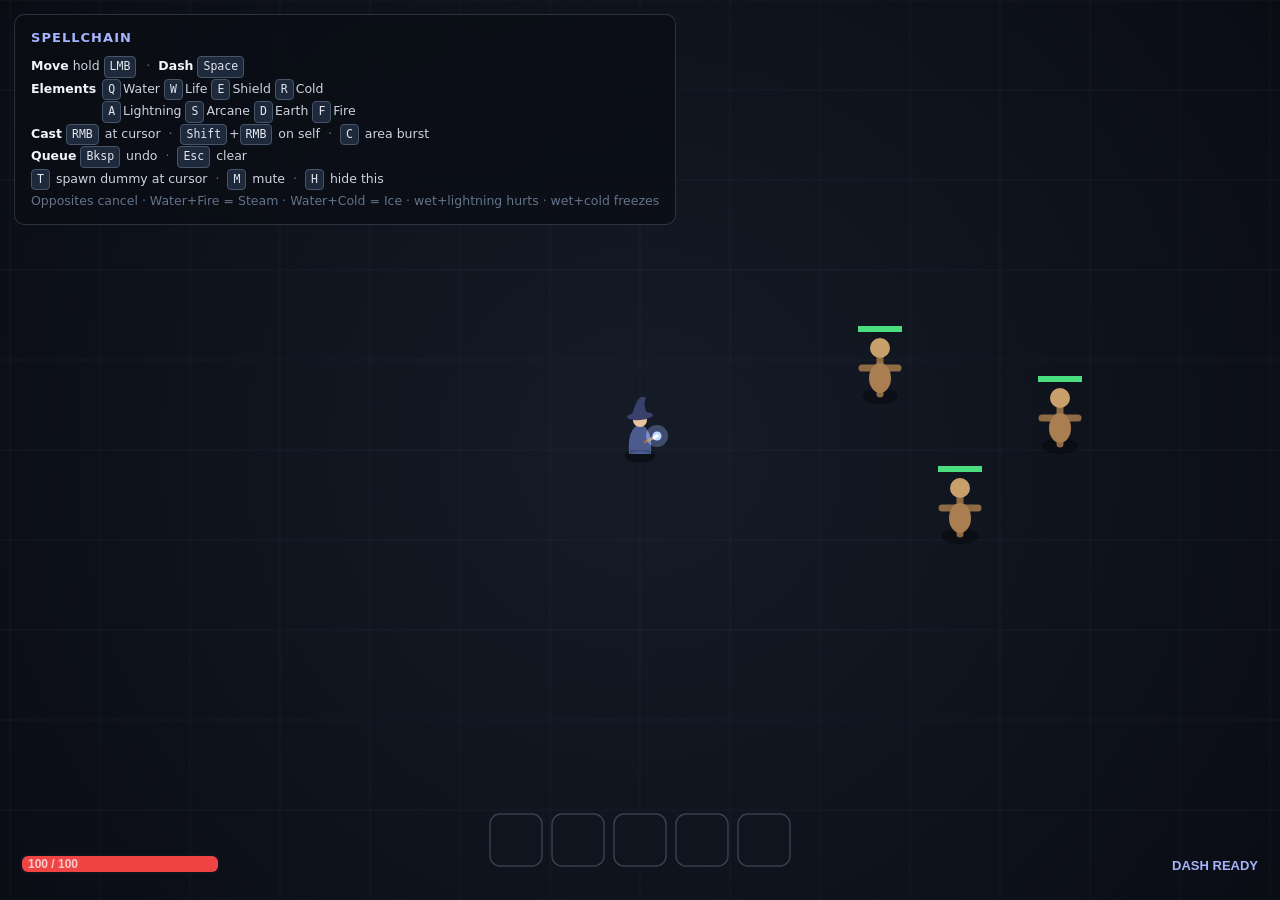
==== commit 42abe017: "Refactor spellchain into ES modules with layered architecture - Split the single-file game into 20 m" ====
--- a/spellchain/index.html
+++ b/spellchain/index.html
@@ -1,976 +1,52 @@
 <!DOCTYPE html>
 <html lang="en">
 <head>
-<meta charset="utf-8">
-<title>Spellchain — arcane sandbox</title>
-<style>
-  html,body{margin:0;padding:0;height:100%;overflow:hidden;background:#0b0e14;font-family:"Segoe UI",system-ui,sans-serif;user-select:none}
-  canvas{display:block;cursor:crosshair}
-  #help{position:fixed;left:14px;top:14px;color:#cbd5e1;font-size:12.5px;line-height:1.7;background:rgba(10,13,20,.72);border:1px solid rgba(148,163,184,.25);border-radius:10px;padding:12px 16px;pointer-events:none;backdrop-filter:blur(4px)}
-  #help b{color:#f1f5f9}
-  #help .k{display:inline-block;min-width:16px;text-align:center;background:#1e293b;border:1px solid #475569;border-radius:4px;padding:0 5px;margin-right:2px;color:#e2e8f0;font-family:Consolas,monospace;font-size:11.5px}
-  #help h3{margin:0 0 6px;font-size:13px;color:#a5b4fc;letter-spacing:.08em;text-transform:uppercase}
-  #help .dim{color:#64748b}
-</style>
+  <meta charset="utf-8">
+  <meta name="viewport" content="width=device-width, initial-scale=1">
+  <meta name="description" content="Spellchain — a top-down arcane sandbox with keyboard element chaining.">
+  <title>Spellchain — arcane sandbox</title>
+  <link rel="stylesheet" href="css/style.css">
+  <script type="module" src="js/main.js"></script>
 </head>
 <body>
-<canvas id="cv"></canvas>
-<div id="help">
-  <h3>Spellchain</h3>
-  <b>Move</b> &nbsp;hold <span class="k">LMB</span> &nbsp;&nbsp;<b>Dash</b> <span class="k">Space</span><br>
-  <b>Elements</b>
-  <span class="k">Q</span>Water <span class="k">W</span>Life <span class="k">E</span>Shield <span class="k">R</span>Cold<br>
-  <span style="margin-left:74px"></span><span class="k">A</span>Lightning <span class="k">S</span>Arcane <span class="k">D</span>Earth <span class="k">F</span>Fire<br>
-  <b>Cast</b> <span class="k">RMB</span> at cursor &nbsp;·&nbsp; <span class="k">Shift</span>+<span class="k">RMB</span> on self &nbsp;·&nbsp; <span class="k">C</span> area burst<br>
-  <b>Queue</b> <span class="k">Bksp</span> undo &nbsp;·&nbsp; <span class="k">Esc</span> clear<br>
-  <span class="k">T</span> spawn dummy at cursor &nbsp;·&nbsp; <span class="k">M</span> mute &nbsp;·&nbsp; <span class="k">H</span> hide this<br>
-  <span class="dim">Opposites cancel · Water+Fire=Steam · Water+Cold=Ice · wet+lightning hurts · wet+cold freezes</span>
-</div>
-<script>
-"use strict";
-// ============================================================ setup
-const cv = document.getElementById('cv'), cx = cv.getContext('2d');
-let W = 0, H = 0, DPR = 1;
-function resize(){
-  DPR = Math.min(window.devicePixelRatio || 1, 2);
-  W = window.innerWidth; H = window.innerHeight;
-  cv.width = W * DPR; cv.height = H * DPR;
-  cv.style.width = W + 'px'; cv.style.height = H + 'px';
-}
-window.addEventListener('resize', resize); resize();
+  <canvas id="game" aria-label="Spellchain game viewport"></canvas>
 
-const TAU = Math.PI * 2;
-const rnd = (a, b) => a + Math.random() * (b - a);
-const clamp = (v, a, b) => Math.max(a, Math.min(b, v));
-const dist2 = (ax, ay, bx, by) => (ax - bx) ** 2 + (ay - by) ** 2;
+  <aside id="help" aria-label="Controls">
+    <h1>Spellchain</h1>
+    <ul class="controls">
+      <li>
+        <span class="label">Move</span> hold <kbd>LMB</kbd>
+        <span class="sep">·</span>
+        <span class="label">Dash</span> <kbd>Space</kbd>
+      </li>
+      <li class="elements">
+        <span class="label">Elements</span>
+        <span class="element-rows">
+          <span><kbd>Q</kbd>Water <kbd>W</kbd>Life <kbd>E</kbd>Shield <kbd>R</kbd>Cold</span>
+          <span><kbd>A</kbd>Lightning <kbd>S</kbd>Arcane <kbd>D</kbd>Earth <kbd>F</kbd>Fire</span>
+        </span>
+      </li>
+      <li>
+        <span class="label">Cast</span> <kbd>RMB</kbd> at cursor
+        <span class="sep">·</span> <kbd>Shift</kbd>+<kbd>RMB</kbd> on self
+        <span class="sep">·</span> <kbd>C</kbd> area burst
+      </li>
+      <li>
+        <span class="label">Queue</span> <kbd>Bksp</kbd> undo
+        <span class="sep">·</span> <kbd>Esc</kbd> clear
+      </li>
+      <li>
+        <kbd>T</kbd> spawn dummy at cursor
+        <span class="sep">·</span> <kbd>M</kbd> mute
+        <span class="sep">·</span> <kbd>H</kbd> hide this
+      </li>
+      <li class="tips">
+        Opposites cancel · Water+Fire = Steam · Water+Cold = Ice ·
+        wet+lightning hurts · wet+cold freezes
+      </li>
+    </ul>
+  </aside>
 
-// ============================================================ audio
-let AC = null, muted = false;
-function tone(freq, dur = .12, type = 'sine', gain = .16, slide = 0){
-  if (muted) return;
-  if (!AC) { try { AC = new (window.AudioContext || window.webkitAudioContext)(); } catch (e) { return; } }
-  if (AC.state === 'suspended') AC.resume();
-  const t = AC.currentTime;
-  const o = AC.createOscillator(), g = AC.createGain();
-  o.type = type; o.frequency.setValueAtTime(freq, t);
-  if (slide) o.frequency.exponentialRampToValueAtTime(Math.max(30, freq + slide), t + dur);
-  g.gain.setValueAtTime(gain, t);
-  g.gain.exponentialRampToValueAtTime(.0001, t + dur);
-  o.connect(g); g.connect(AC.destination);
-  o.start(t); o.stop(t + dur + .02);
-}
-function noiseBurst(dur = .2, gain = .12){
-  if (muted || !AC) return;
-  const t = AC.currentTime, n = AC.sampleRate * dur, buf = AC.createBuffer(1, n, AC.sampleRate);
-  const d = buf.getChannelData(0);
-  for (let i = 0; i < n; i++) d[i] = (Math.random() * 2 - 1) * (1 - i / n);
-  const src = AC.createBufferSource(); src.buffer = buf;
-  const g = AC.createGain(); g.gain.value = gain;
-  src.connect(g); g.connect(AC.destination); src.start(t);
-}
-
-// ============================================================ elements
-const EL = {
-  water:    { c:'#38bdf8', key:'Q', dmg:6,  tone:392 },
-  life:     { c:'#4ade80', key:'W', dmg:0,  tone:440 },
-  shield:   { c:'#eab308', key:'E', dmg:0,  tone:494 },
-  cold:     { c:'#dbeafe', key:'R', dmg:7,  tone:523 },
-  lightning:{ c:'#c084fc', key:'A', dmg:13, tone:587 },
-  arcane:   { c:'#f43f5e', key:'S', dmg:15, tone:659 },
-  earth:    { c:'#b45309', key:'D', dmg:34, tone:330 },
-  fire:     { c:'#fb923c', key:'F', dmg:10, tone:784 },
-  steam:    { c:'#e2e8f0',          dmg:8,  tone:830 },
-  ice:      { c:'#a5f3fc',          dmg:20, tone:880 },
-};
-const KEY2EL = { KeyQ:'water', KeyW:'life', KeyE:'shield', KeyR:'cold', KeyA:'lightning', KeyS:'arcane', KeyD:'earth', KeyF:'fire' };
-// [a, b] queued together become product p
-const COMBINE = [
-  ['water','fire','steam'], ['water','cold','ice'],
-  ['steam','cold','water'], ['ice','fire','water'],
-];
-// opposites annihilate each other
-const OPPOSE = [ ['fire','cold'], ['water','lightning'], ['earth','lightning'], ['life','arcane'], ['shield','shield'] ];
-const MAX_Q = 5;
-
-// ============================================================ world state
-const player = {
-  x:0, y:0, vx:0, vy:0, hp:100, maxhp:100, ward:0,
-  facing:0, walk:0, moveTarget:null,
-  dashT:0, dashCd:0, dashDx:0, dashDy:0,
-  st:{ wet:0, burn:0, chill:0, frozen:0 },
-};
-let queue = [];
-let channel = null;          // {kind, els, t, dur}
-let dummies = [], boulders = [], shards = [], walls = [], particles = [], floaters = [], rings = [], bolts = [];
-let cam = { x:0, y:0 }, shake = 0;
-let announce = { txt:'', t:0 };
-
-function spawnDummy(x, y){
-  dummies.push({ x, y, hp:300, maxhp:300, kx:0, ky:0, flash:0, wobble:0,
-    st:{ wet:0, burn:0, chill:0, frozen:0, shock:0 } });
-}
-spawnDummy(240, -60); spawnDummy(320, 80); spawnDummy(420, -10);
-
-// ============================================================ input
-const mouse = { sx:W/2, sy:H/2, wx:0, wy:0, left:false, right:false };
-window.addEventListener('mousemove', e => { mouse.sx = e.clientX; mouse.sy = e.clientY; });
-cv.addEventListener('contextmenu', e => e.preventDefault());
-cv.addEventListener('mousedown', e => {
-  e.preventDefault();
-  if (!AC) tone(1, .01, 'sine', .001); // unlock audio
-  if (e.button === 0) mouse.left = true;
-  if (e.button === 2) { mouse.right = true; tryCast(e.shiftKey ? 'self' : 'aim'); }
-});
-window.addEventListener('mouseup', e => {
-  if (e.button === 0) mouse.left = false;
-  if (e.button === 2) mouse.right = false;
-});
-window.addEventListener('keydown', e => {
-  if (e.repeat) return;
-  const el = KEY2EL[e.code];
-  if (el) { enqueue(el); return; }
-  switch (e.code) {
-    case 'Space':     e.preventDefault(); dash(); break;
-    case 'KeyC':      tryCast('area'); break;
-    case 'Backspace': if (queue.length){ queue.pop(); tone(240, .08, 'triangle', .1); } break;
-    case 'Escape':    if (queue.length){ queue = []; tone(180, .12, 'triangle', .1); } break;
-    case 'KeyT':      spawnDummy(mouse.wx, mouse.wy); tone(300, .1, 'square', .06); break;
-    case 'KeyM':      muted = !muted; setAnnounce(muted ? 'Muted' : 'Sound on'); break;
-    case 'KeyH': {
-      const h = document.getElementById('help');
-      h.style.display = h.style.display === 'none' ? 'block' : 'none'; break;
-    }
-  }
-});
-
-// ============================================================ queue logic
-function enqueue(name){
-  if (channel) return;
-  // combine into a compound element
-  for (const [a, b, p] of COMBINE){
-    const partner = name === a ? b : name === b ? a : null;
-    if (partner){
-      const i = queue.lastIndexOf(partner);
-      if (i >= 0){
-        queue[i] = p;
-        tone(EL[p].tone, .16, 'sine', .18, 120);
-        puff(player.x, player.y - 26, EL[p].c, 8);
-        return;
-      }
-    }
-  }
-  // opposites cancel
-  for (const [a, b] of OPPOSE){
-    const partner = name === a ? b : name === b ? a : null;
-    if (partner !== null){
-      const i = queue.lastIndexOf(partner);
-      if (i >= 0){
-        queue.splice(i, 1);
-        tone(140, .14, 'sawtooth', .08, -60);
-        puff(player.x, player.y - 26, '#64748b', 6);
-        return;
-      }
-    }
-  }
-  if (queue.length >= MAX_Q){ tone(120, .08, 'square', .06); return; }
-  queue.push(name);
-  tone(EL[name].tone, .11, 'sine', .16);
-}
-
-// ============================================================ spell resolution
-function counts(els){
-  const c = {};
-  for (const e of els) c[e] = (c[e] || 0) + 1;
-  return c;
-}
-function resolveKind(els){
-  const c = counts(els);
-  if (c.shield) return 'wall';
-  if (c.earth)  return 'boulder';
-  if (c.ice)    return 'shards';
-  if (c.arcane || c.life) return 'beam';
-  const sprayEls = (c.water||0) + (c.fire||0) + (c.cold||0) + (c.steam||0);
-  if (sprayEls) return 'spray';
-  if (c.lightning) return 'arc';
-  return null;
-}
-function spellName(els){
-  const c = counts(els), kind = resolveKind(els);
-  const adj = [];
-  const A = { steam:'Scalding', fire:'Blazing', cold:'Freezing', water:'Drenching', lightning:'Charged', ice:'Glacial', life:'Vital', arcane:'Arcane', earth:'Stone', shield:'Warding' };
-  const core = { wall:'Wall', boulder:'Boulder', shards:'Shard Volley', beam:c.life && !c.arcane ? 'Mending Beam' : 'Death Beam', spray:'Spray', arc:'Lightning' }[kind] || '—';
-  for (const k of Object.keys(c)){
-    if (kind === 'beam' && (k === 'arcane' || k === 'life')) continue;
-    if (kind === 'boulder' && k === 'earth') continue;
-    if (kind === 'wall' && k === 'shield') continue;
-    if (kind === 'shards' && k === 'ice') continue;
-    if (kind === 'spray' && ['water','fire','cold','steam'].includes(k) && Object.keys(c).length === 1) continue;
-    if (kind === 'arc' && k === 'lightning') continue;
-    adj.push(A[k]);
-  }
-  if (kind === 'spray' && adj.length === 0){
-    const primary = ['steam','fire','cold','water'].find(k => c[k]);
-    return { steam:'Steam Blast', fire:'Flamethrower', cold:'Frost Spray', water:'Water Jet' }[primary];
-  }
-  return (adj.length ? adj.join(' ') + ' ' : '') + core;
-}
-function power(els, name){
-  // duplicates of an element multiply its punch
-  let n = 0;
-  for (const e of els) if (e === name) n++;
-  return n === 0 ? 0 : Math.pow(1.7, n - 1);
-}
-
-// ============================================================ casting
-function tryCast(mode){
-  if (channel || queue.length === 0) return;
-  const els = queue.slice();
-  if (mode === 'self')      { queue = []; castSelf(els); return; }
-  if (mode === 'area')      { queue = []; castArea(els); return; }
-  const kind = resolveKind(els);
-  if (!kind) return;
-  queue = [];
-  setAnnounce(spellName(els));
-  if (kind === 'wall')    { castWall(els); return; }
-  if (kind === 'boulder') { castBoulder(els); return; }
-  if (kind === 'shards')  { castShards(els); return; }
-  // channelled spells: beam / spray / arc — held while RMB is down
-  const dur = 1.1 + .55 * els.length;
-  channel = { kind, els, t:dur, dur, tick:0 };
-  if (kind === 'beam') tone(counts(els).life ? 520 : 90, .3, 'sawtooth', .1, 40);
-}
-
-function aimAngle(){ return Math.atan2(mouse.wy - player.y, mouse.wx - player.x); }
-
-function castWall(els){
-  const c = counts(els), a = aimAngle();
-  const rock = !!c.earth;
-  const nodes = [];
-  for (let i = -2; i <= 2; i++){
-    const ang = a + i * .3;
-    nodes.push({ x:player.x + Math.cos(ang) * 85, y:player.y + Math.sin(ang) * 85, hp:rock ? 120 : 60 });
-  }
-  const imbue = els.filter(e => e !== 'shield' && e !== 'earth');
-  walls.push({ nodes, rock, imbue, t:9 });
-  tone(200, .25, 'triangle', .14, -80); noiseBurst(.15, .08);
-  shake = Math.max(shake, 5);
-}
-function castBoulder(els){
-  const a = aimAngle();
-  const range = clamp(Math.hypot(mouse.wx - player.x, mouse.wy - player.y), 90, 460);
-  boulders.push({
-    x:player.x + Math.cos(a) * 24, y:player.y + Math.sin(a) * 24,
-    tx:player.x + Math.cos(a) * range, ty:player.y + Math.sin(a) * range,
-    x0:player.x, y0:player.y, t:0, dur:.55 + range / 1200, els,
-  });
-  tone(90, .3, 'sawtooth', .16, -40); shake = Math.max(shake, 4);
-}
-function castShards(els){
-  const a = aimAngle(), c = counts(els);
-  const n = 3 + 2 * ((c.ice || 1) - 1) + (els.length - (c.ice || 0));
-  for (let i = 0; i < n; i++){
-    const sa = a + rnd(-.16, .16), sp = rnd(620, 760);
-    shards.push({ x:player.x + Math.cos(a) * 22, y:player.y + Math.sin(a) * 22,
-      vx:Math.cos(sa) * sp, vy:Math.sin(sa) * sp, life:.8, els });
-  }
-  tone(1200, .12, 'square', .08, -500); noiseBurst(.08, .06);
-}
-function castArea(els){
-  setAnnounce(spellName(els) === '—' ? 'Nova' : spellName(els).replace(/Wall|Boulder|Shard Volley|Death Beam|Mending Beam|Spray|Lightning/, 'Nova'));
-  const c = counts(els);
-  const R = 150 + 26 * els.length;
-  rings.push({ x:player.x, y:player.y, r:20, maxr:R, t:.4, c:EL[els[els.length-1]].c });
-  for (const d of dummies){
-    const dd = Math.hypot(d.x - player.x, d.y - player.y);
-    if (dd < R + 18){
-      const kb = 260 * (1 - dd / (R + 60));
-      const a = Math.atan2(d.y - player.y, d.x - player.x);
-      applyElements(d, els, .9, Math.cos(a) * kb, Math.sin(a) * kb);
-    }
-  }
-  if (c.life){ heal(player, 18 * power(els, 'life') * (c.life ? 1 : 0)); }
-  tone(70, .4, 'sawtooth', .18, -30); noiseBurst(.25, .14);
-  shake = Math.max(shake, 9);
-  puff(player.x, player.y, '#fff', 20);
-}
-function castSelf(els){
-  const c = counts(els);
-  setAnnounce('Self: ' + els.map(e => e[0].toUpperCase() + e.slice(1)).join(' + '));
-  if (c.life)  heal(player, 26 * c.life * power(els, 'life'));
-  if (c.shield){ player.ward = 8; }
-  if (c.water) { player.st.wet = 6; player.st.burn = 0; }
-  if (c.steam) { player.st.wet = 5; hurtPlayer(6 * c.steam); }
-  if (c.fire)  { if (player.st.wet > 0) player.st.wet = 0; else player.st.burn = 4; }
-  if (c.cold)  { player.st.chill = 4; if (player.st.wet > 0){ player.st.frozen = 2; player.st.wet = 0; } }
-  if (c.ice)   { player.st.chill = 4; hurtPlayer(8 * c.ice); }
-  if (c.lightning){ hurtPlayer((player.st.wet ? 2 : 1) * 14 * c.lightning); player.st.wet = 0; }
-  if (c.arcane) hurtPlayer(16 * c.arcane);
-  if (c.earth){ // ground slam
-    rings.push({ x:player.x, y:player.y, r:10, maxr:110, t:.35, c:EL.earth.c });
-    for (const d of dummies){
-      if (dist2(d.x, d.y, player.x, player.y) < 110 ** 2){
-        const a = Math.atan2(d.y - player.y, d.x - player.x);
-        applyElements(d, ['earth'], .7, Math.cos(a) * 300, Math.sin(a) * 300);
-      }
-    }
-    shake = Math.max(shake, 7);
-  }
-  puff(player.x, player.y - 10, EL[els[0]].c, 14);
-  tone(EL[els[0]].tone / 2, .2, 'sine', .14);
-}
-
-// ============================================================ damage & statuses
-function setAnnounce(txt){ announce = { txt, t:2.2 }; }
-function floatText(x, y, txt, c){ floaters.push({ x, y, txt, c, t:1 }); }
-function heal(t, amt){
-  if (amt <= 0) return;
-  t.hp = Math.min(t.maxhp, t.hp + amt);
-  floatText(t.x, t.y - 40, '+' + Math.round(amt), '#4ade80');
-  puff(t.x, t.y - 10, '#4ade80', 6);
-}
-function hurtPlayer(dmg){
-  if (player.ward > 0) dmg *= .25;
-  player.hp = Math.max(0, player.hp - dmg);
-  floatText(player.x, player.y - 40, '-' + Math.round(dmg), '#f87171');
-  shake = Math.max(shake, 3);
-}
-// apply a set of elements to a dummy: damage + status interplay
-function applyElements(d, els, mult = 1, kx = 0, ky = 0, quiet = false){
-  const c = counts(els);
-  let dmg = 0;
-  for (const name of Object.keys(c)){
-    if (name === 'life' || name === 'shield') continue;
-    let base = EL[name].dmg * power(els, name);
-    if (name === 'lightning' && d.st.wet > 0) base *= 2;
-    if ((name === 'earth' || name === 'ice') && d.st.frozen > 0){ base *= 3; d.st.frozen = 0; floatText(d.x, d.y - 66, 'SHATTER', '#a5f3fc'); }
-    dmg += base;
-  }
-  dmg *= mult;
-  // statuses
-  if (c.water || c.steam){ d.st.wet = 6; d.st.burn = 0; }
-  if (c.fire){ if (d.st.wet > 0){ d.st.wet = 0; dmg *= .6; } else d.st.burn = 4; d.st.chill = 0; d.st.frozen = 0; }
-  if (c.cold){ d.st.chill = 5; if (d.st.wet > 0){ d.st.frozen = 3; d.st.wet = 0; floatText(d.x, d.y - 66, 'FROZEN', '#dbeafe'); } }
-  if (c.ice){ d.st.chill = 4; }
-  if (c.lightning){ d.st.shock = .35; d.st.wet = 0; chainLightning(d, dmg * .55, quiet); }
-  if (c.life){ heal(d, 20 * power(els, 'life') * mult); }
-  if (dmg > 0) damage(d, dmg, kx, ky, quiet);
-}
-function damage(d, dmg, kx = 0, ky = 0, quiet = false){
-  if (d.st.frozen > 0){ kx *= .1; ky *= .1; }
-  d.hp -= dmg; d.flash = .15; d.wobble = .35;
-  d.kx += kx; d.ky += ky;
-  floatText(d.x + rnd(-8, 8), d.y - 48, Math.round(dmg), dmg >= 60 ? '#fde047' : '#f1f5f9');
-  if (!quiet) tone(rnd(160, 210), .07, 'square', .05);
-  if (d.hp <= 0){
-    puff(d.x, d.y - 14, '#94a3b8', 26);
-    noiseBurst(.2, .1);
-    floatText(d.x, d.y - 60, 'DESTROYED', '#fb923c');
-    dummies.splice(dummies.indexOf(d), 1);
-  }
-}
-function chainLightning(from, dmg, quiet){
-  for (const d of dummies){
-    if (d === from) continue;
-    if (dist2(d.x, d.y, from.x, from.y) < 170 ** 2){
-      bolts.push({ x1:from.x, y1:from.y - 20, x2:d.x, y2:d.y - 20, t:.12 });
-      damage(d, dmg * (d.st.wet ? 2 : 1), 0, 0, quiet);
-    }
-  }
-}
-
-// ============================================================ movement
-function dash(){
-  if (player.dashCd > 0 || player.st.frozen > 0) return;
-  let dx = mouse.wx - player.x, dy = mouse.wy - player.y;
-  const m = Math.hypot(dx, dy) || 1;
-  player.dashDx = dx / m; player.dashDy = dy / m;
-  player.dashT = .17; player.dashCd = 1.1;
-  tone(700, .12, 'sine', .1, -350);
-}
-
-// ============================================================ particles
-function puff(x, y, c, n){
-  for (let i = 0; i < n; i++){
-    const a = rnd(0, TAU), sp = rnd(30, 160);
-    particles.push({ x, y, vx:Math.cos(a) * sp, vy:Math.sin(a) * sp - 40, life:rnd(.3, .7), max:.7, c, r:rnd(2, 4.5) });
-  }
-}
-function sprayColorFor(els){
-  const c = counts(els);
-  const order = ['steam','fire','cold','water'];
-  const present = order.filter(k => c[k]);
-  return present[Math.floor(Math.random() * present.length)] || 'water';
-}
-
-// ============================================================ update
-let last = performance.now();
-function frame(now){
-  const dt = Math.min(.033, (now - last) / 1000); last = now;
-  update(dt);
-  render();
-  requestAnimationFrame(frame);
-}
-function update(dt){
-  // world-space mouse
-  mouse.wx = cam.x + (mouse.sx - W / 2);
-  mouse.wy = cam.y + (mouse.sy - H / 2);
-
-  // ---- player statuses
-  for (const k of Object.keys(player.st)) player.st[k] = Math.max(0, player.st[k] - dt);
-  player.ward = Math.max(0, player.ward - dt);
-  if (player.st.burn > 0){ player.hp = Math.max(0, player.hp - 6 * dt); }
-  player.hp = Math.min(player.maxhp, player.hp + 2 * dt); // slow regen
-
-  // ---- player movement
-  player.facing = aimAngle();
-  player.dashCd = Math.max(0, player.dashCd - dt);
-  const frozen = player.st.frozen > 0;
-  if (player.dashT > 0){
-    player.dashT -= dt;
-    player.vx = player.dashDx * 950; player.vy = player.dashDy * 950;
-    particles.push({ x:player.x, y:player.y - 8, vx:0, vy:0, life:.25, max:.25, c:'#a5b4fc', r:9, ghost:true });
-  } else {
-    let ax = 0, ay = 0;
-    const speed = 265 * (player.st.chill > 0 ? .5 : 1) * (player.st.wet > 0 ? .85 : 1);
-    if (mouse.left && !frozen){
-      const dx = mouse.wx - player.x, dy = mouse.wy - player.y, m = Math.hypot(dx, dy);
-      if (m > 8){ ax = dx / m * speed; ay = dy / m * speed; }
-    }
-    // snappy accel toward desired velocity
-    player.vx += (ax - player.vx) * Math.min(1, 14 * dt);
-    player.vy += (ay - player.vy) * Math.min(1, 14 * dt);
-    if (frozen){ player.vx = 0; player.vy = 0; }
-  }
-  player.x += player.vx * dt; player.y += player.vy * dt;
-  const moving = Math.hypot(player.vx, player.vy) > 30;
-  player.walk += (moving ? Math.hypot(player.vx, player.vy) * .045 : 0) * dt * 60;
-
-  // ---- camera
-  cam.x += (player.x - cam.x) * Math.min(1, 5 * dt);
-  cam.y += (player.y - cam.y) * Math.min(1, 5 * dt);
-  shake = Math.max(0, shake - 30 * dt);
-
-  // ---- channelled spells
-  if (channel){
-    channel.t -= dt;
-    if (!mouse.right || channel.t <= 0){ channel = null; }
-    else runChannel(channel, dt);
-  }
-
-  // ---- dummies
-  for (const d of dummies){
-    for (const k of Object.keys(d.st)) d.st[k] = Math.max(0, d.st[k] - dt);
-    d.flash = Math.max(0, d.flash - dt); d.wobble = Math.max(0, d.wobble - dt);
-    if (d.st.burn > 0){
-      d.hp -= 9 * dt;
-      if (Math.random() < 12 * dt) particles.push({ x:d.x + rnd(-8, 8), y:d.y - rnd(5, 30), vx:rnd(-15, 15), vy:-rnd(40, 90), life:.5, max:.5, c:'#fb923c', r:rnd(2, 4) });
-      if (d.hp <= 0){ damage(d, 0); }
-    }
-    d.x += d.kx * dt; d.y += d.ky * dt;
-    d.kx *= Math.pow(.001, dt); d.ky *= Math.pow(.001, dt);
-  }
-
-  // ---- boulders (parabolic lob)
-  for (let i = boulders.length - 1; i >= 0; i--){
-    const b = boulders[i];
-    b.t += dt / b.dur;
-    b.x = b.x0 + (b.tx - b.x0) * b.t;
-    b.y = b.y0 + (b.ty - b.y0) * b.t;
-    if (Math.random() < .5) particles.push({ x:b.x, y:b.y - Math.sin(Math.PI * clamp(b.t,0,1)) * 90, vx:rnd(-20,20), vy:rnd(-20,20), life:.3, max:.3, c:'#78716c', r:3 });
-    if (b.t >= 1){
-      boulders.splice(i, 1);
-      const c = counts(b.els);
-      const R = c.fire ? 120 : 70;
-      rings.push({ x:b.tx, y:b.ty, r:8, maxr:R, t:.3, c:c.fire ? EL.fire.c : EL.earth.c });
-      puff(b.tx, b.ty, c.fire ? '#fb923c' : '#a8a29e', c.fire ? 24 : 14);
-      noiseBurst(.25, .16); shake = Math.max(shake, c.fire ? 10 : 6);
-      for (const d of dummies.slice()){
-        const dd = Math.hypot(d.x - b.tx, d.y - b.ty);
-        if (dd < R + 16){
-          const a = Math.atan2(d.y - b.ty, d.x - b.tx);
-          applyElements(d, b.els, 1, Math.cos(a) * 380, Math.sin(a) * 380);
-        }
-      }
-    }
-  }
-
-  // ---- ice shards
-  for (let i = shards.length - 1; i >= 0; i--){
-    const s = shards[i];
-    s.x += s.vx * dt; s.y += s.vy * dt; s.life -= dt;
-    let dead = s.life <= 0;
-    if (!dead && wallBlock(s.x, s.y, 6)) { dead = true; puff(s.x, s.y, '#a5f3fc', 4); }
-    if (!dead) for (const d of dummies.slice()){
-      if (dist2(d.x, d.y, s.x, s.y) < 22 ** 2){
-        applyElements(d, s.els, .5, s.vx * .25, s.vy * .25, true);
-        puff(s.x, s.y, '#a5f3fc', 5);
-        dead = true; break;
-      }
-    }
-    if (dead) shards.splice(i, 1);
-  }
-
-  // ---- walls
-  for (let i = walls.length - 1; i >= 0; i--){
-    const w = walls[i];
-    w.t -= dt;
-    w.nodes = w.nodes.filter(n => n.hp > 0);
-    if (w.t <= 0 || w.nodes.length === 0){
-      for (const n of w.nodes) puff(n.x, n.y, w.rock ? '#a8a29e' : EL.shield.c, 5);
-      walls.splice(i, 1); continue;
-    }
-    if (w.imbue.length){ // imbued barriers zap dummies that touch them
-      for (const n of w.nodes) for (const d of dummies.slice()){
-        if (dist2(d.x, d.y, n.x, n.y) < 34 ** 2 && Math.random() < 8 * dt){
-          applyElements(d, w.imbue, .5, (d.x - n.x) * 6, (d.y - n.y) * 6, true);
-        }
-      }
-    }
-  }
-
-  // ---- fx
-  for (let i = particles.length - 1; i >= 0; i--){
-    const p = particles[i];
-    p.life -= dt;
-    if (p.life <= 0){ particles.splice(i, 1); continue; }
-    p.x += p.vx * dt; p.y += p.vy * dt;
-    p.vx *= Math.pow(.05, dt); p.vy *= Math.pow(.05, dt);
-    // spray particles carry damage
-    if (p.spray){
-      if (wallBlock(p.x, p.y, 6)){ particles.splice(i, 1); continue; }
-      for (const d of dummies.slice()){
-        if (dist2(d.x, d.y, p.x, p.y) < 24 ** 2){
-          applyElements(d, [p.spray], .22, p.vx * .12, p.vy * .12, true);
-          particles.splice(i, 1); break;
-        }
-      }
-    }
-  }
-  for (let i = floaters.length - 1; i >= 0; i--){
-    const f = floaters[i]; f.t -= dt; f.y -= 40 * dt;
-    if (f.t <= 0) floaters.splice(i, 1);
-  }
-  for (let i = rings.length - 1; i >= 0; i--){
-    const r = rings[i]; r.t -= dt; r.r += (r.maxr - r.r) * Math.min(1, 14 * dt);
-    if (r.t <= 0) rings.splice(i, 1);
-  }
-  for (let i = bolts.length - 1; i >= 0; i--){
-    bolts[i].t -= dt; if (bolts[i].t <= 0) bolts.splice(i, 1);
-  }
-  announce.t = Math.max(0, announce.t - dt);
-  if (particles.length > 900) particles.splice(0, particles.length - 900);
-}
-
-function wallBlock(x, y, r){
-  for (const w of walls) for (const n of w.nodes){
-    if (dist2(x, y, n.x, n.y) < (16 + r) ** 2){ n.hp -= 12; return true; }
-  }
-  return false;
-}
-
-// ---- channel emission (beam / spray / arc)
-function runChannel(ch, dt){
-  const a = aimAngle(), c = counts(ch.els);
-  const ox = player.x + Math.cos(a) * 26, oy = player.y - 14 + Math.sin(a) * 26;
-  if (ch.kind === 'spray'){
-    const n = Math.ceil(140 * dt);
-    for (let i = 0; i < n; i++){
-      const el = sprayColorFor(ch.els);
-      const sa = a + rnd(-.22, .22), sp = rnd(300, 460);
-      particles.push({ x:ox, y:oy, vx:Math.cos(sa) * sp, vy:Math.sin(sa) * sp, life:rnd(.35, .55), max:.55, c:EL[el].c, r:rnd(3, 6), spray:el, add:true });
-    }
-    if (c.lightning){ ch.tick -= dt; if (ch.tick <= 0){ ch.tick = .14; arcZap(a, ch.els, .35); } }
-    if (Math.random() < .3) tone(rnd(90, 140), .05, 'sawtooth', .02);
-  } else if (ch.kind === 'arc'){
-    ch.tick -= dt;
-    if (ch.tick <= 0){ ch.tick = .09; arcZap(a, ch.els, .45); }
-  } else if (ch.kind === 'beam'){
-    const isLife = c.life && !c.arcane;
-    // ray to first dummy / wall
-    let end = 500, hit = null;
-    for (const d of dummies){
-      const t = rayCircle(ox, oy, a, d.x, d.y - 14, 22);
-      if (t !== null && t < end){ end = t; hit = d; }
-    }
-    for (const w of walls) for (const n of w.nodes){
-      const t = rayCircle(ox, oy, a, n.x, n.y, 16);
-      if (t !== null && t < end){ end = t; hit = null; n.hp -= 40 * dt; }
-    }
-    ch.beam = { ox, oy, a, len:end, life:isLife };
-    if (hit){
-      const dps = isLife ? 0 : 85 * power(ch.els, 'arcane');
-      const extra = ch.els.filter(e => e !== 'arcane' && e !== 'life');
-      if (isLife) heal(hit, 60 * dt * power(ch.els, 'life'));
-      else {
-        hit.hp -= 0; // damage applied via applyElements ticks below
-        ch.tick -= dt;
-        if (ch.tick <= 0){ ch.tick = .12; applyElements(hit, ch.els, .16, Math.cos(a) * 40, Math.sin(a) * 40, true); }
-        damage(hit, dps * dt, 0, 0, true);
-      }
-      if (extra.length && Math.random() < 6 * dt) applyElements(hit, extra, .1, 0, 0, true);
-      puff(ox + Math.cos(a) * end, oy + Math.sin(a) * end, isLife ? '#4ade80' : '#f43f5e', 2);
-    }
-    if (Math.random() < .25) tone(isLife ? rnd(500, 560) : rnd(70, 90), .06, 'sawtooth', .03);
-  }
-}
-function arcZap(a, els, mult){
-  // find dummies in a cone ahead
-  let hitAny = false;
-  for (const d of dummies.slice()){
-    const dx = d.x - player.x, dy = d.y - player.y, dd = Math.hypot(dx, dy);
-    if (dd < 320){
-      let da = Math.atan2(dy, dx) - a;
-      while (da > Math.PI) da -= TAU; while (da < -Math.PI) da += TAU;
-      if (Math.abs(da) < .7){
-        bolts.push({ x1:player.x + Math.cos(a) * 24, y1:player.y - 14 + Math.sin(a) * 24, x2:d.x, y2:d.y - 16, t:.1 });
-        applyElements(d, els.filter(e => e === 'lightning'), mult, dx / dd * 120, dy / dd * 120, true);
-        hitAny = true;
-      }
-    }
-  }
-  if (!hitAny){
-    const ex = player.x + Math.cos(a + rnd(-.2, .2)) * rnd(140, 280);
-    const ey = player.y + Math.sin(a + rnd(-.2, .2)) * rnd(140, 280);
-    bolts.push({ x1:player.x + Math.cos(a) * 24, y1:player.y - 14 + Math.sin(a) * 24, x2:ex, y2:ey, t:.08 });
-  }
-  tone(rnd(1800, 2400), .05, 'square', .04, -900);
-}
-function rayCircle(ox, oy, a, cxx, cyy, r){
-  const dx = Math.cos(a), dy = Math.sin(a);
-  const fx = ox - cxx, fy = oy - cyy;
-  const b = 2 * (fx * dx + fy * dy), cc = fx * fx + fy * fy - r * r;
-  const disc = b * b - 4 * cc;
-  if (disc < 0) return null;
-  const t = (-b - Math.sqrt(disc)) / 2;
-  return t > 0 ? t : null;
-}
-
-// ============================================================ render
-function render(){
-  cx.setTransform(DPR, 0, 0, DPR, 0, 0);
-  // background
-  const g = cx.createRadialGradient(W/2, H/2, 80, W/2, H/2, Math.max(W, H) * .75);
-  g.addColorStop(0, '#141a26'); g.addColorStop(1, '#07090f');
-  cx.fillStyle = g; cx.fillRect(0, 0, W, H);
-
-  const sx = rnd(-shake, shake), sy = rnd(-shake, shake);
-  cx.save();
-  cx.translate(W / 2 - cam.x + sx, H / 2 - cam.y + sy);
-
-  // grid floor
-  const gs = 90;
-  cx.strokeStyle = 'rgba(120,140,180,.07)'; cx.lineWidth = 1;
-  const x0 = Math.floor((cam.x - W / 2) / gs) * gs, x1 = cam.x + W / 2;
-  const y0 = Math.floor((cam.y - H / 2) / gs) * gs, y1 = cam.y + H / 2;
-  cx.beginPath();
-  for (let x = x0; x < x1 + gs; x += gs){ cx.moveTo(x, y0 - gs); cx.lineTo(x, y1 + gs); }
-  for (let y = y0; y < y1 + gs; y += gs){ cx.moveTo(x0 - gs, y); cx.lineTo(x1 + gs, y); }
-  cx.stroke();
-
-  // cast preview
-  if (queue.length && !channel){
-    const kind = resolveKind(queue);
-    cx.save();
-    cx.globalAlpha = .35;
-    cx.setLineDash([4, 8]);
-    cx.strokeStyle = EL[queue[queue.length - 1]].c; cx.lineWidth = 1.5;
-    cx.beginPath(); cx.moveTo(player.x, player.y - 10); cx.lineTo(mouse.wx, mouse.wy); cx.stroke();
-    cx.setLineDash([]);
-    if (kind === 'boulder'){
-      const c = counts(queue), R = c.fire ? 120 : 70;
-      cx.beginPath(); cx.arc(mouse.wx, mouse.wy, R, 0, TAU); cx.stroke();
-    }
-    cx.restore();
-  }
-
-  // rings
-  for (const r of rings){
-    cx.globalAlpha = clamp(r.t * 3, 0, .8);
-    cx.strokeStyle = r.c; cx.lineWidth = 4;
-    cx.beginPath(); cx.arc(r.x, r.y, r.r, 0, TAU); cx.stroke();
-  }
-  cx.globalAlpha = 1;
-
-  // walls
-  for (const w of walls) for (const n of w.nodes){
-    const fade = clamp(w.t, 0, 1);
-    cx.globalAlpha = .35 * fade;
-    cx.beginPath(); cx.ellipse(n.x, n.y + 8, 16, 7, 0, 0, TAU); cx.fillStyle = '#000'; cx.fill();
-    cx.globalAlpha = fade;
-    if (w.rock){
-      cx.fillStyle = '#78716c';
-      cx.beginPath(); cx.moveTo(n.x - 14, n.y + 8); cx.lineTo(n.x - 8, n.y - 20); cx.lineTo(n.x + 3, n.y - 26); cx.lineTo(n.x + 14, n.y + 8); cx.closePath(); cx.fill();
-      cx.fillStyle = '#57534e';
-      cx.beginPath(); cx.moveTo(n.x + 3, n.y - 26); cx.lineTo(n.x + 14, n.y + 8); cx.lineTo(n.x + 5, n.y + 8); cx.closePath(); cx.fill();
-    } else {
-      cx.fillStyle = 'rgba(234,179,8,.25)'; cx.strokeStyle = EL.shield.c; cx.lineWidth = 2;
-      cx.beginPath(); cx.arc(n.x, n.y - 6, 15, 0, TAU); cx.fill(); cx.stroke();
-    }
-    if (w.imbue.length){
-      cx.fillStyle = EL[w.imbue[0]].c;
-      cx.beginPath(); cx.arc(n.x, n.y - 8, 4, 0, TAU); cx.fill();
-    }
-  }
-  cx.globalAlpha = 1;
-
-  // dummies
-  for (const d of dummies) drawDummy(d);
-
-  // boulders
-  for (const b of boulders){
-    const t = clamp(b.t, 0, 1), h = Math.sin(Math.PI * t) * 90;
-    cx.globalAlpha = .3;
-    cx.beginPath(); cx.ellipse(b.x, b.y, 14 * (1 - h / 200), 6 * (1 - h / 200), 0, 0, TAU); cx.fillStyle = '#000'; cx.fill();
-    cx.globalAlpha = 1;
-    cx.fillStyle = '#8a7563';
-    cx.beginPath(); cx.arc(b.x, b.y - h, 13, 0, TAU); cx.fill();
-    cx.fillStyle = '#6b5a4b';
-    cx.beginPath(); cx.arc(b.x + 4, b.y - h + 3, 7, 0, TAU); cx.fill();
-  }
-
-  // shards
-  cx.fillStyle = EL.ice.c;
-  for (const s of shards){
-    const a = Math.atan2(s.vy, s.vx);
-    cx.save(); cx.translate(s.x, s.y); cx.rotate(a);
-    cx.beginPath(); cx.moveTo(9, 0); cx.lineTo(-6, -3); cx.lineTo(-6, 3); cx.closePath(); cx.fill();
-    cx.restore();
-  }
-
-  // beam
-  if (channel && channel.beam){
-    const b = channel.beam;
-    const ex = b.ox + Math.cos(b.a) * b.len, ey = b.oy + Math.sin(b.a) * b.len;
-    const col = b.life ? '#4ade80' : '#f43f5e';
-    cx.save();
-    cx.globalCompositeOperation = 'lighter';
-    cx.strokeStyle = col; cx.globalAlpha = .35; cx.lineWidth = 14 + Math.sin(performance.now() / 40) * 3;
-    cx.beginPath(); cx.moveTo(b.ox, b.oy); cx.lineTo(ex, ey); cx.stroke();
-    cx.globalAlpha = 1; cx.lineWidth = 4; cx.strokeStyle = '#fff';
-    cx.beginPath(); cx.moveTo(b.ox, b.oy); cx.lineTo(ex, ey); cx.stroke();
-    cx.fillStyle = col;
-    cx.beginPath(); cx.arc(ex, ey, 8 + Math.random() * 3, 0, TAU); cx.fill();
-    cx.restore();
-  }
-
-  // lightning bolts
-  cx.save();
-  cx.globalCompositeOperation = 'lighter';
-  for (const b of bolts){
-    cx.strokeStyle = EL.lightning.c; cx.lineWidth = 2.5; cx.globalAlpha = clamp(b.t * 10, 0, 1);
-    cx.beginPath(); cx.moveTo(b.x1, b.y1);
-    const seg = 6;
-    for (let i = 1; i <= seg; i++){
-      const t = i / seg;
-      const px = b.x1 + (b.x2 - b.x1) * t + (i < seg ? rnd(-14, 14) : 0);
-      const py = b.y1 + (b.y2 - b.y1) * t + (i < seg ? rnd(-14, 14) : 0);
-      cx.lineTo(px, py);
-    }
-    cx.stroke();
-    cx.strokeStyle = '#fff'; cx.lineWidth = 1; cx.stroke();
-  }
-  cx.restore();
-
-  // particles
-  cx.save();
-  for (const p of particles){
-    const a = clamp(p.life / p.max, 0, 1);
-    cx.globalCompositeOperation = p.add || p.spray ? 'lighter' : 'source-over';
-    cx.globalAlpha = p.ghost ? a * .35 : a;
-    cx.fillStyle = p.c;
-    cx.beginPath(); cx.arc(p.x, p.y, p.r * (p.ghost ? 1.6 : a), 0, TAU); cx.fill();
-  }
-  cx.restore();
-
-  drawPlayer();
-
-  // floaters
-  cx.textAlign = 'center'; cx.font = 'bold 15px "Segoe UI",sans-serif';
-  for (const f of floaters){
-    cx.globalAlpha = clamp(f.t * 2, 0, 1);
-    cx.fillStyle = '#000'; cx.fillText(f.txt, f.x + 1, f.y + 1);
-    cx.fillStyle = f.c; cx.fillText(f.txt, f.x, f.y);
-  }
-  cx.globalAlpha = 1;
-
-  cx.restore(); // world space
-  drawHUD();
-}
-
-function drawDummy(d){
-  const wob = Math.sin(performance.now() / 30) * d.wobble * 6;
-  cx.save();
-  cx.translate(d.x, d.y);
-  cx.rotate(wob * .04);
-  // shadow
-  cx.globalAlpha = .35;
-  cx.beginPath(); cx.ellipse(0, 6, 18, 8, 0, 0, TAU); cx.fillStyle = '#000'; cx.fill();
-  cx.globalAlpha = 1;
-  // post + crossbar + head (training dummy)
-  const flash = d.flash > 0;
-  cx.strokeStyle = flash ? '#fff' : '#8f6b45'; cx.lineWidth = 7; cx.lineCap = 'round';
-  cx.beginPath(); cx.moveTo(0, 4); cx.lineTo(0, -34); cx.stroke();
-  cx.beginPath(); cx.moveTo(-18, -22); cx.lineTo(18, -22); cx.stroke();
-  cx.fillStyle = flash ? '#fff' : '#c9a06c';
-  cx.beginPath(); cx.arc(0, -42, 10, 0, TAU); cx.fill();
-  // straw body
-  cx.fillStyle = flash ? '#fff' : '#a97f52';
-  cx.beginPath(); cx.ellipse(0, -12, 11, 15, 0, 0, TAU); cx.fill();
-  // status tint
-  if (d.st.frozen > 0){
-    cx.globalAlpha = .55; cx.fillStyle = '#93c5fd';
-    cx.beginPath(); cx.ellipse(0, -20, 18, 30, 0, 0, TAU); cx.fill(); cx.globalAlpha = 1;
-  } else if (d.st.wet > 0){
-    cx.globalAlpha = .3; cx.fillStyle = '#38bdf8';
-    cx.beginPath(); cx.ellipse(0, -16, 14, 24, 0, 0, TAU); cx.fill(); cx.globalAlpha = 1;
-  }
-  cx.restore();
-  // hp bar
-  const w = 44, pct = clamp(d.hp / d.maxhp, 0, 1);
-  cx.fillStyle = 'rgba(0,0,0,.55)'; cx.fillRect(d.x - w/2, d.y - 64, w, 6);
-  cx.fillStyle = pct > .5 ? '#4ade80' : pct > .25 ? '#fbbf24' : '#f87171';
-  cx.fillRect(d.x - w/2, d.y - 64, w * pct, 6);
-  // status pips
-  let px = d.x - w/2, py = d.y - 72;
-  const pips = [['wet','#38bdf8'],['burn','#fb923c'],['chill','#dbeafe'],['frozen','#93c5fd'],['shock','#c084fc']];
-  for (const [k, c] of pips){
-    if (d.st[k] > 0){ cx.fillStyle = c; cx.beginPath(); cx.arc(px + 3, py, 3.2, 0, TAU); cx.fill(); px += 9; }
-  }
-}
-
-function drawPlayer(){
-  const p = player;
-  const bob = Math.sin(p.walk) * 2.4;
-  const lean = clamp(p.vx * .0004, -.12, .12);
-  cx.save();
-  cx.translate(p.x, p.y);
-  // shadow
-  cx.globalAlpha = .4;
-  cx.beginPath(); cx.ellipse(0, 6, 15, 7, 0, 0, TAU); cx.fillStyle = '#000'; cx.fill();
-  cx.globalAlpha = 1;
-  // ward bubble
-  if (p.ward > 0){
-    cx.globalAlpha = .25 + Math.sin(performance.now() / 150) * .08;
-    cx.fillStyle = EL.shield.c;
-    cx.beginPath(); cx.arc(0, -14, 34, 0, TAU); cx.fill();
-    cx.globalAlpha = 1;
-  }
-  cx.rotate(lean);
-  cx.translate(0, bob);
-  // robe
-  cx.fillStyle = p.st.frozen > 0 ? '#93c5fd' : '#4c5b8f';
-  cx.beginPath();
-  cx.moveTo(-11, 4); cx.quadraticCurveTo(-13, -22, 0, -26);
-  cx.quadraticCurveTo(13, -22, 11, 4); cx.closePath(); cx.fill();
-  cx.fillStyle = '#3b4977';
-  cx.beginPath(); cx.moveTo(-11, 4); cx.quadraticCurveTo(0, -2, 11, 4); cx.lineTo(9, 0); cx.lineTo(-9, 0); cx.closePath(); cx.fill();
-  // head
-  cx.fillStyle = '#e8c39e';
-  cx.beginPath(); cx.arc(0, -30, 7, 0, TAU); cx.fill();
-  // hat
-  cx.fillStyle = '#38406b';
-  cx.beginPath(); cx.ellipse(0, -34, 13, 4, -.08, 0, TAU); cx.fill();
-  cx.beginPath(); cx.moveTo(-8, -35); cx.quadraticCurveTo(-2, -58, 6, -52); cx.quadraticCurveTo(2, -46, 8, -35); cx.closePath(); cx.fill();
-  // staff pointing at cursor
-  const a = p.facing;
-  const hx = Math.cos(a) * 17, hy = -14 + Math.sin(a) * 17;
-  cx.strokeStyle = '#8b6f47'; cx.lineWidth = 3; cx.lineCap = 'round';
-  cx.beginPath(); cx.moveTo(hx * .3, -8); cx.lineTo(hx, hy); cx.stroke();
-  // staff orb glows with next element
-  const orbC = queue.length ? EL[queue[queue.length - 1]].c : (channel ? '#fff' : '#7d8ec9');
-  cx.save();
-  cx.globalCompositeOperation = 'lighter';
-  cx.fillStyle = orbC;
-  cx.beginPath(); cx.arc(hx, hy, queue.length ? 6.5 : 4.5, 0, TAU); cx.fill();
-  cx.globalAlpha = .35;
-  cx.beginPath(); cx.arc(hx, hy, 11, 0, TAU); cx.fill();
-  cx.restore();
-  // burning / wet fx
-  if (p.st.burn > 0 && Math.random() < .5)
-    particles.push({ x:p.x + rnd(-8, 8), y:p.y - rnd(10, 34), vx:rnd(-12, 12), vy:-rnd(50, 90), life:.4, max:.4, c:'#fb923c', r:rnd(2, 4), add:true });
-  if (p.st.wet > 0 && Math.random() < .1)
-    particles.push({ x:p.x + rnd(-8, 8), y:p.y - rnd(0, 20), vx:0, vy:60, life:.4, max:.4, c:'#38bdf8', r:2 });
-  cx.restore();
-}
-
-function drawHUD(){
-  // --- element queue (bottom center)
-  const n = MAX_Q, s = 52, gap = 10;
-  const total = n * s + (n - 1) * gap;
-  const bx = W / 2 - total / 2, by = H - 86;
-  for (let i = 0; i < n; i++){
-    const x = bx + i * (s + gap);
-    cx.fillStyle = 'rgba(15,20,32,.8)';
-    cx.strokeStyle = 'rgba(148,163,184,.3)'; cx.lineWidth = 1.5;
-    roundRect(x, by, s, s, 10); cx.fill(); cx.stroke();
-    const el = queue[i];
-    if (el){
-      const c = EL[el].c;
-      cx.save();
-      cx.shadowColor = c; cx.shadowBlur = 14;
-      cx.fillStyle = c;
-      cx.beginPath(); cx.arc(x + s/2, by + s/2, 15, 0, TAU); cx.fill();
-      cx.restore();
-      cx.fillStyle = 'rgba(255,255,255,.85)';
-      cx.beginPath(); cx.arc(x + s/2 - 4, by + s/2 - 5, 4, 0, TAU); cx.fill();
-      cx.fillStyle = '#e2e8f0'; cx.font = 'bold 11px "Segoe UI",sans-serif'; cx.textAlign = 'center';
-      cx.fillText(el.toUpperCase(), x + s/2, by + s - 5);
-    }
-  }
-  // spell preview name above queue
-  cx.textAlign = 'center';
-  if (queue.length){
-    cx.font = '600 16px "Segoe UI",sans-serif';
-    cx.fillStyle = '#cbd5e1';
-    cx.fillText(spellName(queue), W / 2, by - 14);
-  }
-  // channel bar
-  if (channel){
-    cx.fillStyle = 'rgba(15,20,32,.8)'; roundRect(W/2 - 90, by - 26, 180, 10, 5); cx.fill();
-    cx.fillStyle = '#a5b4fc'; roundRect(W/2 - 88, by - 24, 176 * (channel.t / channel.dur), 6, 3); cx.fill();
-  }
-  // announce
-  if (announce.t > 0){
-    cx.globalAlpha = clamp(announce.t, 0, 1);
-    cx.font = 'bold 26px "Segoe UI",sans-serif';
-    cx.fillStyle = '#f1f5f9';
-    cx.shadowColor = '#6366f1'; cx.shadowBlur = 18;
-    cx.fillText(announce.txt, W / 2, H * .22);
-    cx.shadowBlur = 0; cx.globalAlpha = 1;
-  }
-  // hp bar (bottom left)
-  const hw = 200;
-  cx.fillStyle = 'rgba(15,20,32,.8)'; roundRect(20, H - 46, hw, 20, 8); cx.fill();
-  cx.fillStyle = player.hp > 30 ? '#ef4444' : '#7f1d1d';
-  roundRect(22, H - 44, (hw - 4) * (player.hp / player.maxhp), 16, 6); cx.fill();
-  cx.fillStyle = '#fecaca'; cx.font = 'bold 12px "Segoe UI",sans-serif'; cx.textAlign = 'left';
-  cx.fillText(Math.ceil(player.hp) + ' / ' + player.maxhp, 28, H - 32);
-  // player status pips
-  let px = 20;
-  const pips = [['wet','#38bdf8','WET'],['burn','#fb923c','BURNING'],['chill','#dbeafe','CHILLED'],['frozen','#93c5fd','FROZEN']];
-  for (const [k, c, label] of pips){
-    if (player.st[k] > 0){
-      cx.fillStyle = c; cx.font = 'bold 11px "Segoe UI",sans-serif';
-      cx.fillText(label, px, H - 54); px += cx.measureText(label).width + 12;
-    }
-  }
-  if (player.ward > 0){ cx.fillStyle = EL.shield.c; cx.fillText('WARDED', px, H - 54); }
-  // dash cooldown (bottom right)
-  cx.textAlign = 'right'; cx.font = '600 13px "Segoe UI",sans-serif';
-  cx.fillStyle = player.dashCd > 0 ? '#64748b' : '#a5b4fc';
-  cx.fillText(player.dashCd > 0 ? 'DASH ' + player.dashCd.toFixed(1) : 'DASH READY', W - 22, H - 30);
-}
-function roundRect(x, y, w, h, r){
-  cx.beginPath();
-  cx.moveTo(x + r, y);
-  cx.arcTo(x + w, y, x + w, y + h, r);
-  cx.arcTo(x + w, y + h, x, y + h, r);
-  cx.arcTo(x, y + h, x, y, r);
-  cx.arcTo(x, y, x + w, y, r);
-  cx.closePath();
-}
-
-requestAnimationFrame(frame);
-</script>
+  <noscript>Spellchain needs JavaScript enabled to run.</noscript>
 </body>
 </html>
--- a/spellchain/css/style.css
+++ b/spellchain/css/style.css
@@ -0,0 +1,105 @@
+:root {
+  --bg: #0b0e14;
+  --panel-bg: rgba(10, 13, 20, 0.72);
+  --panel-border: rgba(148, 163, 184, 0.25);
+  --text: #cbd5e1;
+  --text-bright: #f1f5f9;
+  --text-dim: #64748b;
+  --heading: #a5b4fc;
+  --kbd-bg: #1e293b;
+  --kbd-border: #475569;
+  --kbd-text: #e2e8f0;
+}
+
+* {
+  box-sizing: border-box;
+}
+
+html,
+body {
+  margin: 0;
+  padding: 0;
+  height: 100%;
+  overflow: hidden;
+  background: var(--bg);
+  font-family: "Segoe UI", system-ui, sans-serif;
+  user-select: none;
+}
+
+canvas {
+  display: block;
+  cursor: crosshair;
+}
+
+/* ---------- controls panel ---------- */
+#help {
+  position: fixed;
+  left: 14px;
+  top: 14px;
+  padding: 12px 16px;
+  color: var(--text);
+  font-size: 12.5px;
+  line-height: 1.7;
+  background: var(--panel-bg);
+  border: 1px solid var(--panel-border);
+  border-radius: 10px;
+  pointer-events: none;
+  backdrop-filter: blur(4px);
+}
+
+#help.hidden {
+  display: none;
+}
+
+#help h1 {
+  margin: 0 0 6px;
+  font-size: 13px;
+  font-weight: 700;
+  color: var(--heading);
+  letter-spacing: 0.08em;
+  text-transform: uppercase;
+}
+
+#help .controls {
+  margin: 0;
+  padding: 0;
+  list-style: none;
+}
+
+#help .label {
+  font-weight: 700;
+  color: var(--text-bright);
+}
+
+#help .sep {
+  margin: 0 4px;
+  color: var(--text-dim);
+}
+
+#help kbd {
+  display: inline-block;
+  min-width: 16px;
+  margin-right: 2px;
+  padding: 0 5px;
+  text-align: center;
+  background: var(--kbd-bg);
+  border: 1px solid var(--kbd-border);
+  border-radius: 4px;
+  color: var(--kbd-text);
+  font-family: Consolas, monospace;
+  font-size: 11.5px;
+}
+
+#help .elements {
+  display: flex;
+  gap: 6px;
+}
+
+#help .element-rows {
+  display: flex;
+  flex-direction: column;
+}
+
+#help .tips {
+  color: var(--text-dim);
+}
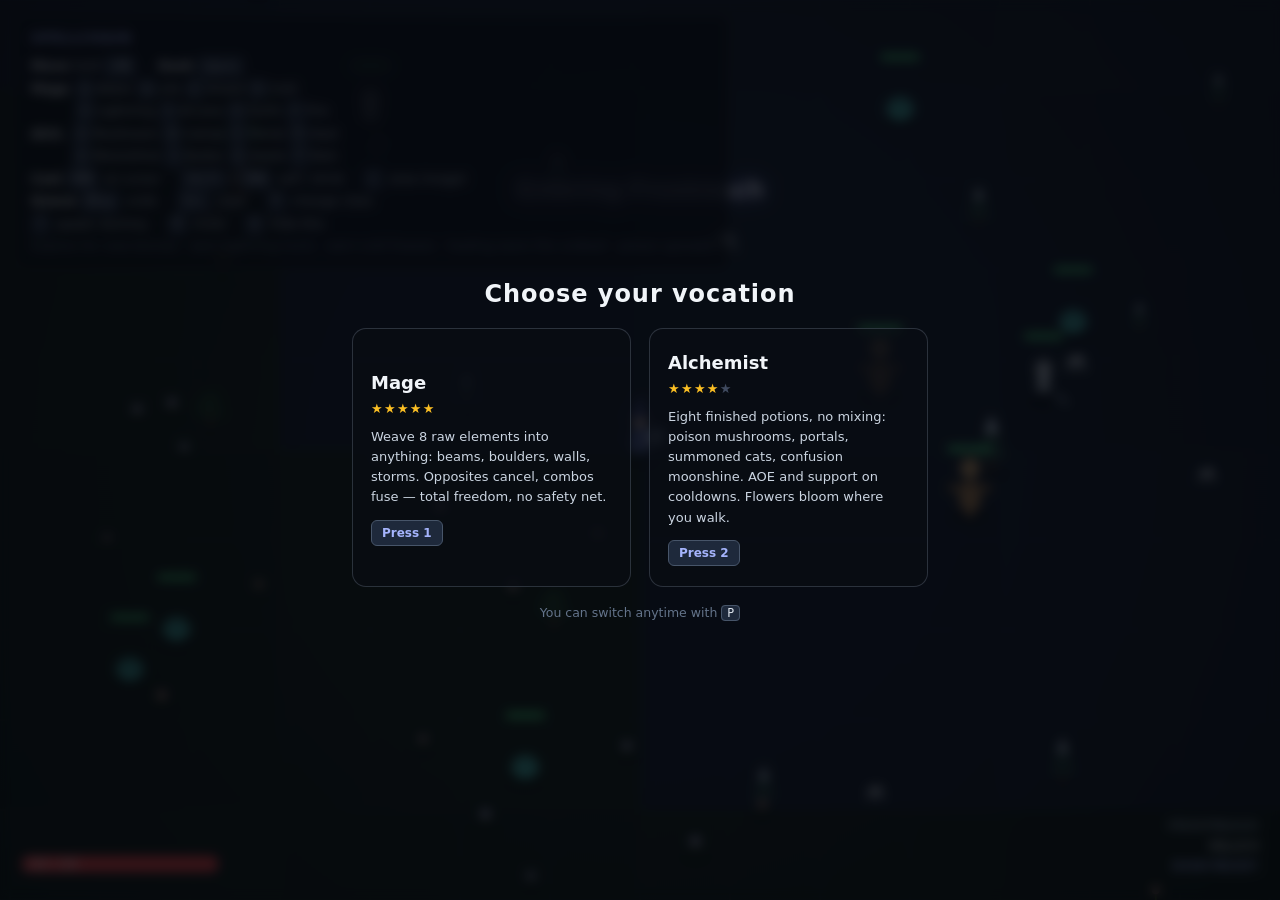
==== commit c9a21ee9: "Add infinite-world exploration, biomes, enemies, and class system **World expansion:** - Infinite pr" ====
--- a/spellchain/index.html
+++ b/spellchain/index.html
@@ -3,13 +3,38 @@
 <head>
   <meta charset="utf-8">
   <meta name="viewport" content="width=device-width, initial-scale=1">
-  <meta name="description" content="Spellchain — a top-down arcane sandbox with keyboard element chaining.">
+  <meta name="description" content="Spellchain — an infinite-world arcane sandbox with keyboard spell chaining, biomes, and monsters.">
   <title>Spellchain — arcane sandbox</title>
   <link rel="stylesheet" href="css/style.css">
   <script type="module" src="js/main.js"></script>
 </head>
 <body>
   <canvas id="game" aria-label="Spellchain game viewport"></canvas>
+
+  <section id="class-select" aria-label="Class selection">
+    <div class="panel">
+      <h2>Choose your vocation</h2>
+      <div class="cards">
+        <button class="card" data-class="mage">
+          <h3>Mage</h3>
+          <div class="stars" aria-label="hardness 5 of 5">★★★★★</div>
+          <p>Weave 8 raw elements into anything: beams, boulders, walls,
+            storms. Opposites cancel, combos fuse — total freedom, no safety
+            net.</p>
+          <span class="pick">Press 1</span>
+        </button>
+        <button class="card" data-class="alchemist">
+          <h3>Alchemist</h3>
+          <div class="stars" aria-label="hardness 4 of 5">★★★★<span class="dim">★</span></div>
+          <p>Eight finished potions, no mixing: poison mushrooms, portals,
+            summoned cats, confusion moonshine. AOE and support on
+            cooldowns. Flowers bloom where you walk.</p>
+          <span class="pick">Press 2</span>
+        </button>
+      </div>
+      <p class="hint">You can switch anytime with <kbd>P</kbd></p>
+    </div>
+  </section>
 
   <aside id="help" aria-label="Controls">
     <h1>Spellchain</h1>
@@ -20,29 +45,37 @@
         <span class="label">Dash</span> <kbd>Space</kbd>
       </li>
       <li class="elements">
-        <span class="label">Elements</span>
+        <span class="label">Mage</span>
         <span class="element-rows">
           <span><kbd>Q</kbd>Water <kbd>W</kbd>Life <kbd>E</kbd>Shield <kbd>R</kbd>Cold</span>
           <span><kbd>A</kbd>Lightning <kbd>S</kbd>Arcane <kbd>D</kbd>Earth <kbd>F</kbd>Fire</span>
         </span>
       </li>
+      <li class="elements">
+        <span class="label">Alch.</span>
+        <span class="element-rows">
+          <span><kbd>Q</kbd>Mushroom <kbd>W</kbd>Catnip <kbd>E</kbd>Portal <kbd>R</kbd>Heal</span>
+          <span><kbd>A</kbd>Moonshine <kbd>S</kbd>Butter <kbd>D</kbd>Haste <kbd>F</kbd>Rain</span>
+        </span>
+      </li>
       <li>
         <span class="label">Cast</span> <kbd>RMB</kbd> at cursor
-        <span class="sep">·</span> <kbd>Shift</kbd>+<kbd>RMB</kbd> on self
-        <span class="sep">·</span> <kbd>C</kbd> area burst
+        <span class="sep">·</span> <kbd>Shift</kbd>+<kbd>RMB</kbd> self / drink
+        <span class="sep">·</span> <kbd>C</kbd> area (mage)
       </li>
       <li>
         <span class="label">Queue</span> <kbd>Bksp</kbd> undo
         <span class="sep">·</span> <kbd>Esc</kbd> clear
+        <span class="sep">·</span> <kbd>P</kbd> change class
       </li>
       <li>
-        <kbd>T</kbd> spawn dummy at cursor
+        <kbd>T</kbd> spawn dummy
         <span class="sep">·</span> <kbd>M</kbd> mute
         <span class="sep">·</span> <kbd>H</kbd> hide this
       </li>
       <li class="tips">
-        Opposites cancel · Water+Fire = Steam · Water+Cold = Ice ·
-        wet+lightning hurts · wet+cold freezes
+        Explore for new biomes · wet+lightning hurts · wet+cold freezes ·
+        healing sears the undead · poison spreads
       </li>
     </ul>
   </aside>
--- a/spellchain/css/style.css
+++ b/spellchain/css/style.css
@@ -103,3 +103,109 @@
 #help .tips {
   color: var(--text-dim);
 }
+
+/* ---------- class selection ---------- */
+#class-select {
+  position: fixed;
+  inset: 0;
+  display: flex;
+  align-items: center;
+  justify-content: center;
+  background: rgba(5, 7, 12, 0.78);
+  backdrop-filter: blur(6px);
+  z-index: 10;
+}
+
+#class-select.hidden {
+  display: none;
+}
+
+#class-select .panel {
+  max-width: 640px;
+  padding: 28px 32px;
+  text-align: center;
+}
+
+#class-select h2 {
+  margin: 0 0 20px;
+  color: var(--text-bright);
+  font-size: 24px;
+  letter-spacing: 0.04em;
+}
+
+#class-select .cards {
+  display: flex;
+  gap: 18px;
+  justify-content: center;
+}
+
+#class-select .card {
+  flex: 1;
+  max-width: 280px;
+  padding: 20px 18px;
+  text-align: left;
+  background: var(--panel-bg);
+  border: 1px solid var(--panel-border);
+  border-radius: 14px;
+  color: var(--text);
+  font: inherit;
+  font-size: 13px;
+  line-height: 1.55;
+  cursor: pointer;
+  transition: transform 0.12s ease, border-color 0.12s ease;
+}
+
+#class-select .card:hover,
+#class-select .card:focus-visible {
+  transform: translateY(-3px);
+  border-color: var(--heading);
+  outline: none;
+}
+
+#class-select .card h3 {
+  margin: 0 0 2px;
+  font-size: 18px;
+  color: var(--text-bright);
+}
+
+#class-select .stars {
+  margin-bottom: 8px;
+  color: #fbbf24;
+  letter-spacing: 0.1em;
+}
+
+#class-select .stars .dim {
+  color: #3f4a5f;
+}
+
+#class-select .card p {
+  margin: 0 0 12px;
+  color: var(--text);
+}
+
+#class-select .pick {
+  display: inline-block;
+  padding: 3px 10px;
+  background: var(--kbd-bg);
+  border: 1px solid var(--kbd-border);
+  border-radius: 6px;
+  color: var(--heading);
+  font-size: 12px;
+  font-weight: 600;
+}
+
+#class-select .hint {
+  margin: 18px 0 0;
+  color: var(--text-dim);
+  font-size: 12.5px;
+}
+
+#class-select kbd {
+  padding: 0 5px;
+  background: var(--kbd-bg);
+  border: 1px solid var(--kbd-border);
+  border-radius: 4px;
+  color: var(--kbd-text);
+  font-family: Consolas, monospace;
+  font-size: 11.5px;
+}
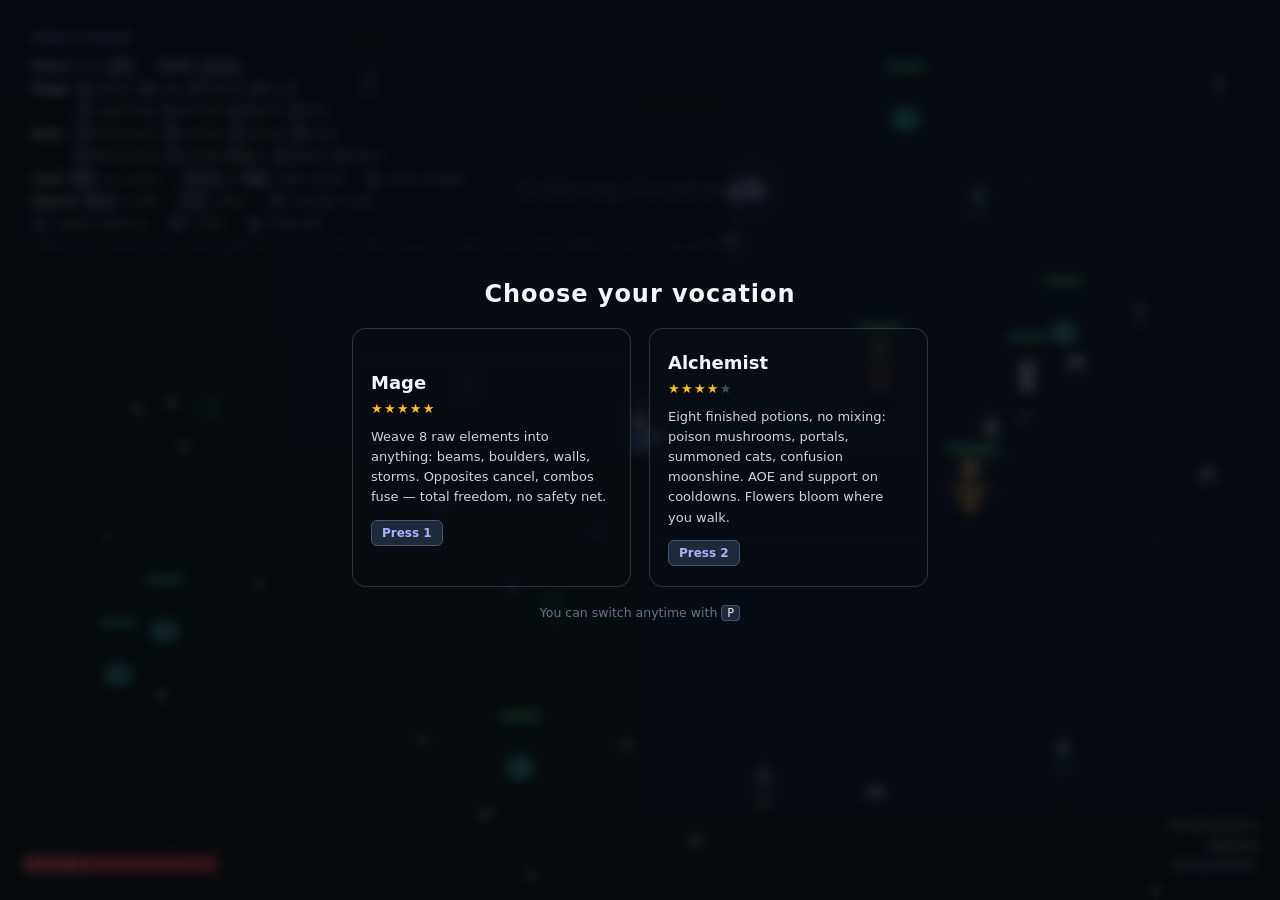
==== commit 8ff2bc9b: "Rename butter potion to butterfingers and improve cat behavior - Butter potion is now Butterfingers " ====
--- a/spellchain/index.html
+++ b/spellchain/index.html
@@ -55,7 +55,7 @@
         <span class="label">Alch.</span>
         <span class="element-rows">
           <span><kbd>Q</kbd>Mushroom <kbd>W</kbd>Catnip <kbd>E</kbd>Portal <kbd>R</kbd>Heal</span>
-          <span><kbd>A</kbd>Moonshine <kbd>S</kbd>Butter <kbd>D</kbd>Haste <kbd>F</kbd>Rain</span>
+          <span><kbd>A</kbd>Moonshine <kbd>S</kbd>Butterfingers <kbd>D</kbd>Haste <kbd>F</kbd>Rain</span>
         </span>
       </li>
       <li>
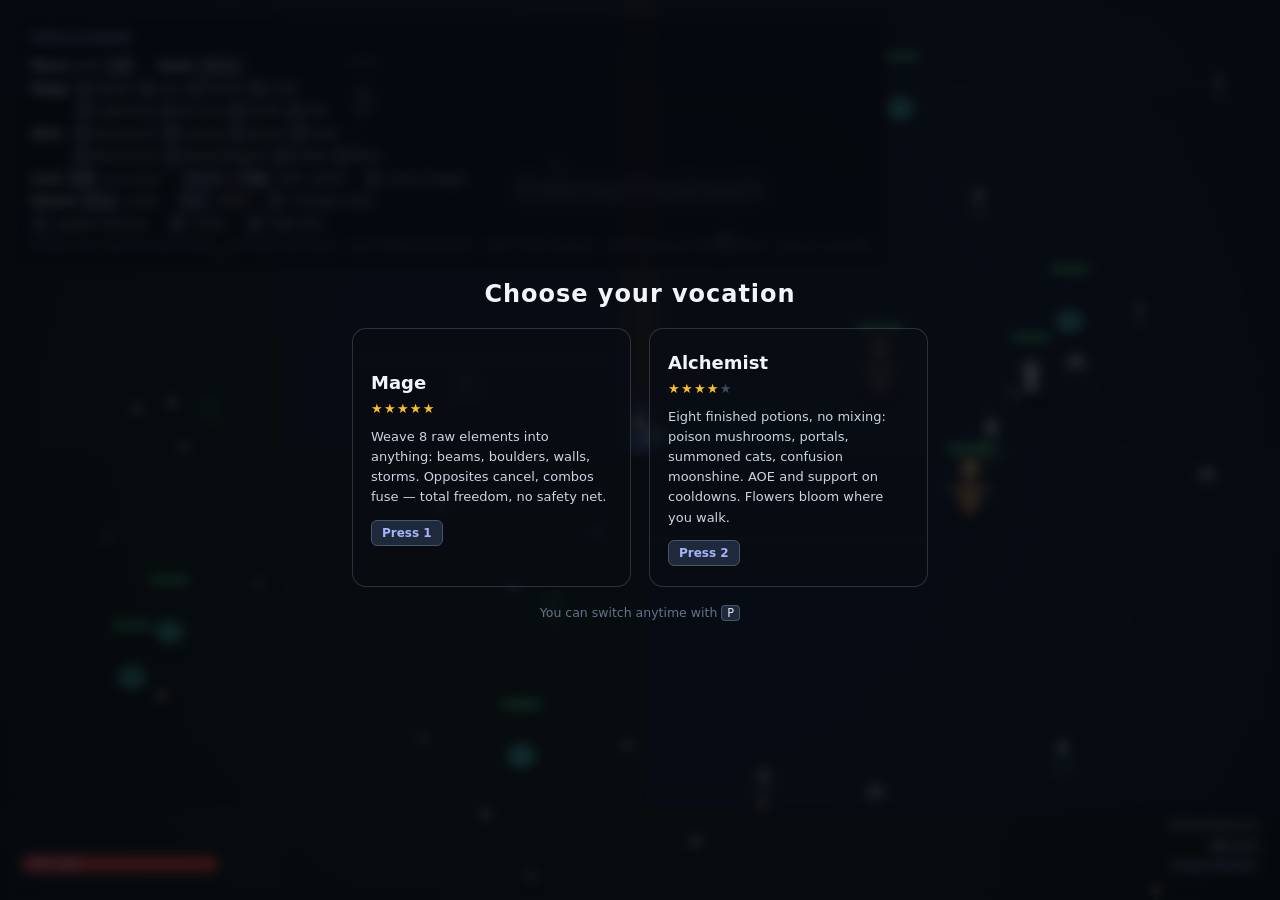
==== commit 28a551ea: "Add four handcrafted maps: town, castle, ocean crossing, and island Implement MapRegistry.js (pure m" ====
--- a/spellchain/index.html
+++ b/spellchain/index.html
@@ -74,7 +74,8 @@
         <span class="sep">·</span> <kbd>H</kbd> hide this
       </li>
       <li class="tips">
-        Explore for new biomes · wet+lightning hurts · wet+cold freezes ·
+        A town lies up the north road · sail from the dock ·
+        wet+lightning hurts · wet+cold freezes ·
         healing sears the undead · poison spreads
       </li>
     </ul>
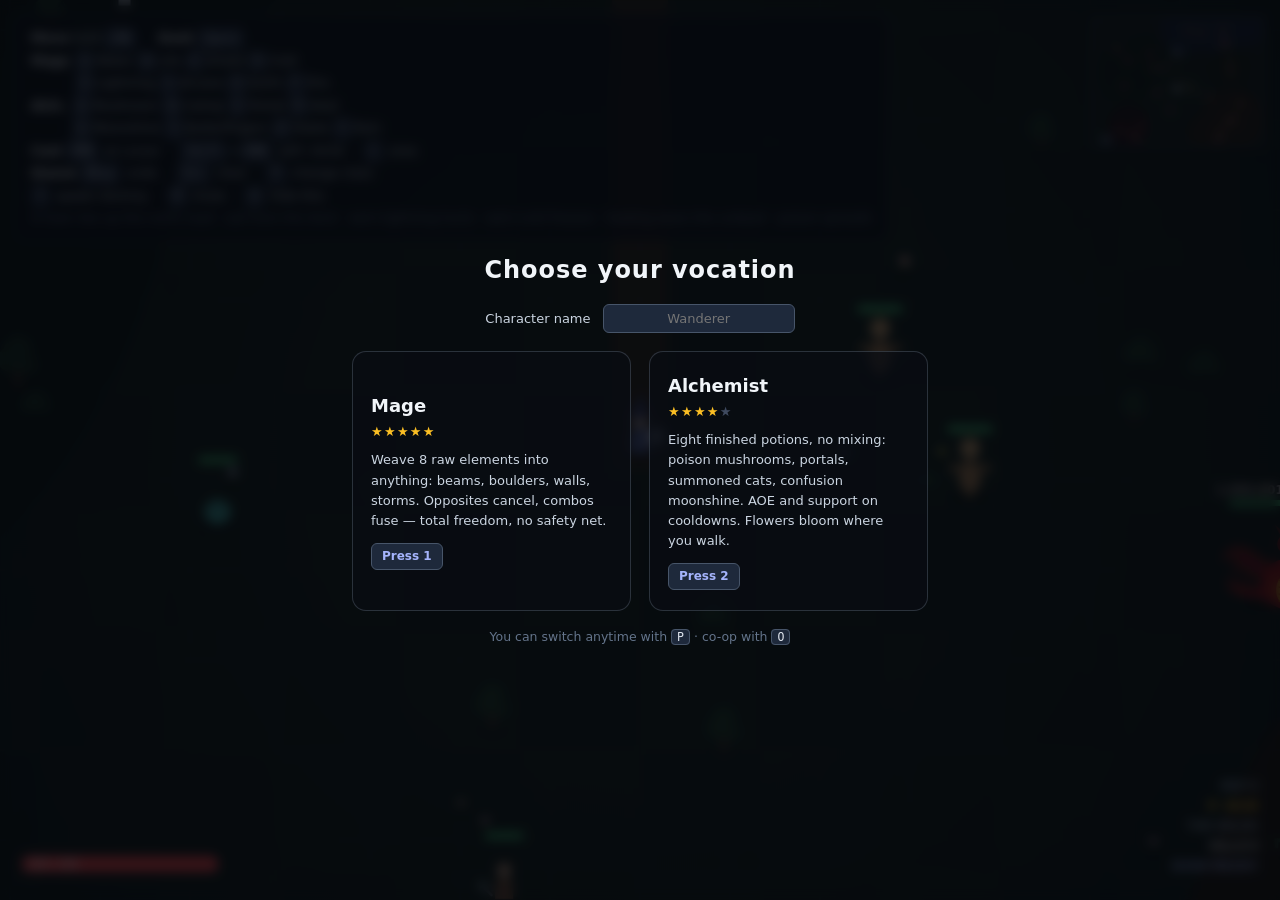
==== commit ce18c238: "Add wiki documentation and UI improvements - Add comprehensive wiki with guides for bestiary, classe" ====
--- a/spellchain/index.html
+++ b/spellchain/index.html
@@ -3,17 +3,20 @@
 <head>
   <meta charset="utf-8">
   <meta name="viewport" content="width=device-width, initial-scale=1">
-  <meta name="description" content="Spellchain — an infinite-world arcane sandbox with keyboard spell chaining, biomes, and monsters.">
-  <title>Spellchain — arcane sandbox</title>
+  <meta name="description" content="CedarStory — an arcane sandbox with keyboard spell chaining, biome stages, towns, and monsters.">
+  <title>CedarStory</title>
   <link rel="stylesheet" href="css/style.css">
   <script type="module" src="js/main.js"></script>
 </head>
 <body>
-  <canvas id="game" aria-label="Spellchain game viewport"></canvas>
+  <canvas id="game" aria-label="CedarStory game viewport"></canvas>
 
   <section id="class-select" aria-label="Class selection">
     <div class="panel">
       <h2>Choose your vocation</h2>
+      <label class="namerow">Character name
+        <input id="charname" maxlength="14" placeholder="Wanderer" autocomplete="off">
+      </label>
       <div class="cards">
         <button class="card" data-class="mage">
           <h3>Mage</h3>
@@ -32,26 +35,44 @@
           <span class="pick">Press 2</span>
         </button>
       </div>
-      <p class="hint">You can switch anytime with <kbd>P</kbd></p>
+      <p class="hint">You can switch anytime with <kbd>P</kbd> · co-op with <kbd>O</kbd></p>
+    </div>
+  </section>
+
+  <section id="coop" class="hidden" aria-label="Co-op">
+    <div class="panel">
+      <h2>Co-op <span class="tag">experimental</span></h2>
+      <p class="hint">One player hosts, one joins. Swap the codes over any chat you like.</p>
+      <div class="coop-actions">
+        <button id="coop-host">Host a game</button>
+        <button id="coop-join">Join a game</button>
+      </div>
+      <textarea id="coop-code" rows="4" spellcheck="false"
+        placeholder="Your code appears here — or paste the other player's code"></textarea>
+      <div class="coop-actions">
+        <button id="coop-copy">Copy code</button>
+        <button id="coop-accept">Accept pasted code</button>
+      </div>
+      <p id="coop-status" class="hint">Not connected.</p>
+      <p class="hint"><kbd>O</kbd> closes this panel</p>
     </div>
   </section>
 
   <aside id="help" aria-label="Controls">
-    <h1>Spellchain</h1>
     <ul class="controls">
       <li>
         <span class="label">Move</span> hold <kbd>LMB</kbd>
         <span class="sep">·</span>
         <span class="label">Dash</span> <kbd>Space</kbd>
       </li>
-      <li class="elements">
+      <li class="elements" data-for="mage">
         <span class="label">Mage</span>
         <span class="element-rows">
           <span><kbd>Q</kbd>Water <kbd>W</kbd>Life <kbd>E</kbd>Shield <kbd>R</kbd>Cold</span>
           <span><kbd>A</kbd>Lightning <kbd>S</kbd>Arcane <kbd>D</kbd>Earth <kbd>F</kbd>Fire</span>
         </span>
       </li>
-      <li class="elements">
+      <li class="elements" data-for="alchemist">
         <span class="label">Alch.</span>
         <span class="element-rows">
           <span><kbd>Q</kbd>Mushroom <kbd>W</kbd>Catnip <kbd>E</kbd>Portal <kbd>R</kbd>Heal</span>
@@ -61,7 +82,7 @@
       <li>
         <span class="label">Cast</span> <kbd>RMB</kbd> at cursor
         <span class="sep">·</span> <kbd>Shift</kbd>+<kbd>RMB</kbd> self / drink
-        <span class="sep">·</span> <kbd>C</kbd> area (mage)
+        <span class="sep">·</span> <span data-for="mage"><kbd>C</kbd> area</span>
       </li>
       <li>
         <span class="label">Queue</span> <kbd>Bksp</kbd> undo
--- a/spellchain/css/style.css
+++ b/spellchain/css/style.css
@@ -209,3 +209,110 @@
   font-family: Consolas, monospace;
   font-size: 11.5px;
 }
+
+#class-select .namerow {
+  display: block;
+  margin: 0 0 18px;
+  color: var(--text);
+  font-size: 13px;
+}
+
+#class-select .namerow input {
+  margin-left: 8px;
+  padding: 6px 10px;
+  background: var(--kbd-bg);
+  border: 1px solid var(--kbd-border);
+  border-radius: 6px;
+  color: var(--text-bright);
+  font: inherit;
+  text-align: center;
+}
+
+/* ---------- co-op panel ---------- */
+#coop {
+  position: fixed;
+  inset: 0;
+  display: flex;
+  align-items: center;
+  justify-content: center;
+  background: rgba(5, 7, 12, 0.78);
+  backdrop-filter: blur(6px);
+  z-index: 20;
+}
+
+#coop.hidden {
+  display: none;
+}
+
+#coop .panel {
+  width: min(480px, 92vw);
+  padding: 24px 28px;
+  text-align: center;
+  background: var(--panel-bg);
+  border: 1px solid var(--panel-border);
+  border-radius: 14px;
+  color: var(--text);
+}
+
+#coop h2 {
+  margin: 0 0 10px;
+  color: var(--text-bright);
+}
+
+#coop .tag {
+  font-size: 11px;
+  color: var(--heading);
+  letter-spacing: 0.08em;
+  text-transform: uppercase;
+  vertical-align: middle;
+}
+
+#coop .coop-actions {
+  display: flex;
+  gap: 10px;
+  justify-content: center;
+  margin: 12px 0;
+}
+
+#coop button {
+  padding: 8px 14px;
+  background: var(--kbd-bg);
+  border: 1px solid var(--kbd-border);
+  border-radius: 8px;
+  color: var(--text-bright);
+  font: inherit;
+  font-size: 13px;
+  cursor: pointer;
+}
+
+#coop button:hover {
+  border-color: var(--heading);
+}
+
+#coop textarea {
+  width: 100%;
+  padding: 8px 10px;
+  background: var(--kbd-bg);
+  border: 1px solid var(--kbd-border);
+  border-radius: 8px;
+  color: var(--text);
+  font-family: Consolas, monospace;
+  font-size: 11px;
+  resize: none;
+}
+
+#coop .hint {
+  margin: 8px 0 0;
+  color: var(--text-dim);
+  font-size: 12.5px;
+}
+
+#coop kbd {
+  padding: 0 5px;
+  background: var(--kbd-bg);
+  border: 1px solid var(--kbd-border);
+  border-radius: 4px;
+  color: var(--kbd-text);
+  font-family: Consolas, monospace;
+  font-size: 11.5px;
+}
